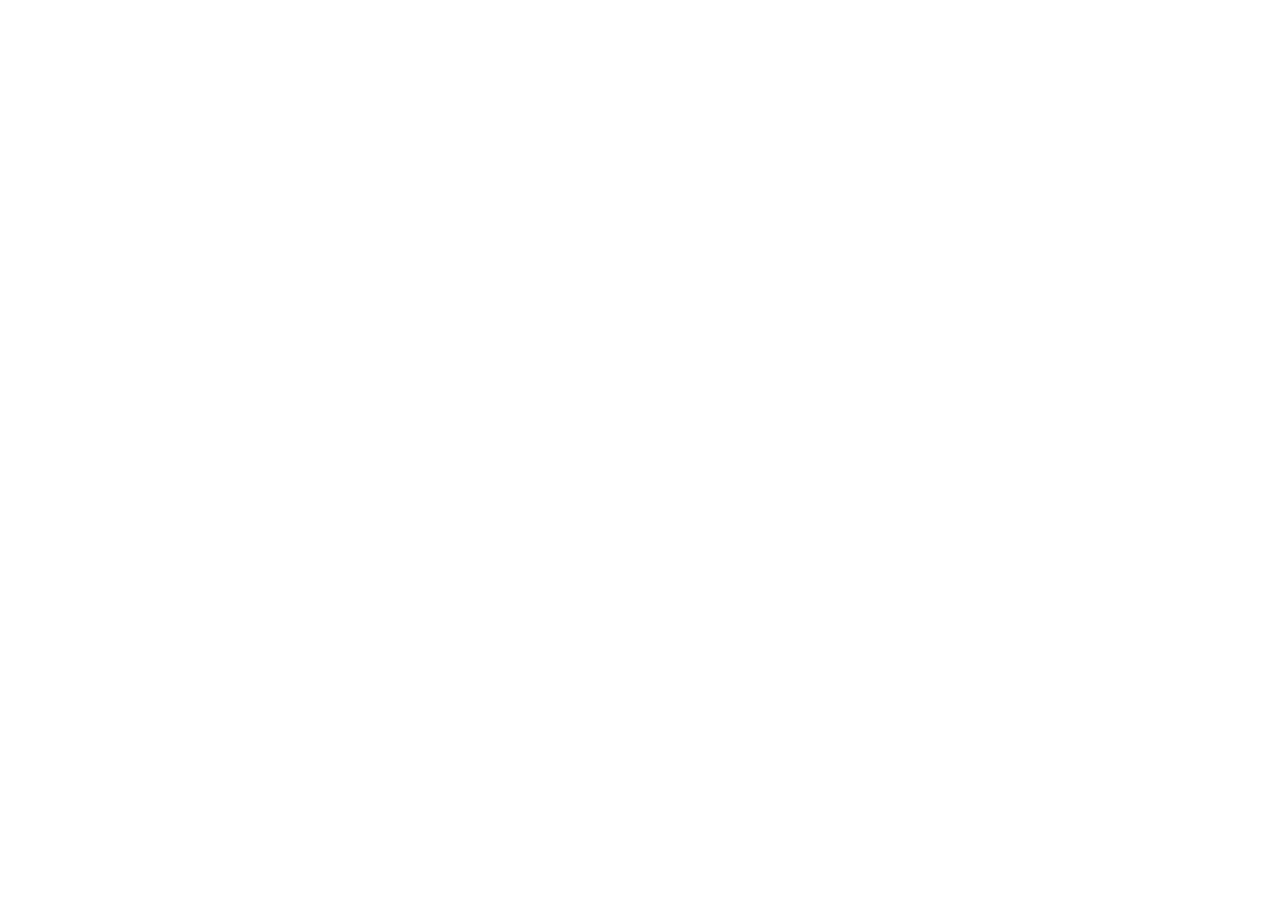
==== prototype_a.html @ 9846d5da "Create prototype_a.html" ====
<!DOCTYPE html><html lang="ko" data-clay-theme="light-only"><head><meta charSet="utf-8"/><meta name="viewport" content="width=device-width, initial-scale=1, maximum-scale=1, user-scalable=no, viewport-fit=cover"/><title>아임웹</title><meta name="next-head-count" content="3"/><meta http-equiv="Content-Security-Policy" content="upgrade-insecure-requests"/><meta name="color-scheme" content="light"/><meta name="author" content="(주)아임웹"/><meta name="content-language" content="kr"/><link rel="shortcut icon" href="https://vendor-cdn.imweb.me/images/main/imweb-2309-favicon-32x32.ico?v1"/><link rel="icon" type="image/png" href="https://vendor-cdn.imweb.me/images/main/imweb-2309-favicon-32x32.png?v1" sizes="32x32"/><link rel="icon" type="image/png" href="https://vendor-cdn.imweb.me/images/main/imweb-2309-favicon-16x16.png?v1" sizes="16x16"/><link rel="icon" type="image/png" href="https://vendor-cdn.imweb.me/images/main/imweb-2309-favicon-96x96.png?v1" sizes="96x96"/><link rel="icon" type="image/png" href="https://vendor-cdn.imweb.me/images/main/imweb-2309-favicon-192x192.png?v1" sizes="192x192"/><link rel="preconnect" href="https://fonts.googleapis.com"/><link rel="preconnect" href="https://fonts.gstatic.com"/><link rel="stylesheet" data-href="https://fonts.googleapis.com/css2?family=Montserrat:ital,wght@0,100..900;1,100..900&amp;display=swap"/><link rel="stylesheet" data-href="https://fonts.googleapis.com/css2?family=Noto+Sans+KR:wght@100..900&amp;display=swap"/><link rel="preload" href="https://static.imweb.me/design-system/pretendard/woff2/Pretendard-Regular.woff2" as="font" type="font/woff2" crossorigin="anonymous"/><link rel="preload" href="https://static.imweb.me/design-system/pretendard/woff2/Pretendard-Medium.woff2" as="font" type="font/woff2" crossorigin="anonymous"/><link rel="preload" href="https://static.imweb.me/design-system/pretendard/woff2/Pretendard-SemiBold.woff2" as="font" type="font/woff2" crossorigin="anonymous"/><link rel="preload" href="https://static.imweb.me/design-system/pretendard/woff2/Pretendard-Bold.woff2" as="font" type="font/woff2" crossorigin="anonymous"/><script>(function(w,d,s,l,i){w[l]=w[l]||[];w[l].push({'gtm.start': new Date().getTime(),event:'gtm.js'});var f=d.getElementsByTagName(s)[0],j=d.createElement(s),dl=l!='dataLayer'?'&l='+l:'';j.async=true;j.src='https://www.googletagmanager.com/gtm.js?id='+i+dl;f.parentNode.insertBefore(j,f);})(window,document,'script','dataLayer','GTM-P68765D');</script><link rel="preload" href="/io-static/_next/static/css/aa5fdcd75995fc75.css" as="style"/><link rel="stylesheet" href="/io-static/_next/static/css/aa5fdcd75995fc75.css" data-n-g=""/><link rel="preload" href="/io-static/_next/static/css/fd8cb407a7e59580.css" as="style"/><link rel="stylesheet" href="/io-static/_next/static/css/fd8cb407a7e59580.css" data-n-p=""/><noscript data-n-css=""></noscript><script defer="" nomodule="" src="/io-static/_next/static/chunks/polyfills-c67a75d1b6f99dc8.js"></script><script src="/io-static/_next/static/chunks/webpack-bc8ce3c92cb9dc99.js" defer=""></script><script src="/io-static/_next/static/chunks/framework-ad4f6faf96838136.js" defer=""></script><script src="/io-static/_next/static/chunks/main-4a3cee3cffb18fe9.js" defer=""></script><script src="/io-static/_next/static/chunks/pages/_app-3aa80de39b299652.js" defer=""></script><script src="/io-static/_next/static/chunks/c906bca2-8f1d45caae2d1971.js" defer=""></script><script src="/io-static/_next/static/chunks/4239-5064909a402b5dd5.js" defer=""></script><script src="/io-static/_next/static/chunks/4063-874592b07a7f89a1.js" defer=""></script><script src="/io-static/_next/static/chunks/5374-1078609f01a19be0.js" defer=""></script><script src="/io-static/_next/static/chunks/2654-5148c3da680551a8.js" defer=""></script><script src="/io-static/_next/static/chunks/9217-dc09f6cee2855ec6.js" defer=""></script><script src="/io-static/_next/static/chunks/8899-70c00d2be3208fe7.js" defer=""></script><script src="/io-static/_next/static/chunks/2205-d4fac6847cf569cd.js" defer=""></script><script src="/io-static/_next/static/chunks/2924-bf16cb9f6d9fe9e7.js" defer=""></script><script src="/io-static/_next/static/chunks/5800-cf0d73069f0467c4.js" defer=""></script><script src="/io-static/_next/static/chunks/pages/ai-f5cb2d97aa481c4d.js" defer=""></script><script src="/io-static/_next/static/0ujCUojBQNyUnddCuDkKZ/_buildManifest.js" defer=""></script><script src="/io-static/_next/static/0ujCUojBQNyUnddCuDkKZ/_ssgManifest.js" defer=""></script><link rel="stylesheet" href="https://fonts.googleapis.com/css2?family=Montserrat:ital,wght@0,100..900;1,100..900&display=swap"/><link rel="stylesheet" href="https://fonts.googleapis.com/css2?family=Noto+Sans+KR:wght@100..900&display=swap"/></head><body><div id="__next"><style data-emotion="css-global 4cuvj7">*{margin:0;padding:0;box-sizing:border-box;}*,:after,:before{box-sizing:border-box;}:root{-webkit-tap-highlight-color:transparent;-webkit-text-size-adjust:100%;-webkit-text-size-adjust:100%;-moz-text-size-adjust:100%;-ms-text-size-adjust:100%;text-size-adjust:100%;line-height:1.5;overflow-wrap:break-word;-moz-tab-size:4;tab-size:4;}body{font-family:"Pretendard",Pretendard,-apple-system,BlinkMacSystemFont,system-ui,Roboto,"Helvetica Neue","Segoe UI","Apple SD Gothic Neo","Noto Sans KR","Malgun Gothic","Apple Color Emoji","Segoe UI Emoji","Segoe UI Symbol",sans-serif;background-color:var(--clay-surface);color:var(--clay-slate-900);}iframe{border:none;}button{background-color:transparent;border:none;cursor:pointer;}a{cursor:pointer;}fieldset{border:none;}.hide-scrollbar{overflow:auto;-ms-overflow-style:none;scrollbar-width:none;}.hide-scrollbar::-webkit-scrollbar{display:none;}</style><style data-emotion="css-global 1x5ckmh">.embla{margin:auto;--slide-height:19rem;--slide-spacing:1rem;--slide-size:100%;padding:0 24px;}@media screen and (max-width: 1024px){.embla{padding:0 20px;}}.embla__viewport{overflow:hidden;}.embla__container{display:-webkit-box;display:-webkit-flex;display:-ms-flexbox;display:flex;touch-action:pan-y pinch-zoom;gap:var(--clay-space-5);}.embla__slide{-webkit-transform:translate3d(0,0,0);-moz-transform:translate3d(0,0,0);-ms-transform:translate3d(0,0,0);transform:translate3d(0,0,0);-webkit-flex:0 0 var(--slide-size);-ms-flex:0 0 var(--slide-size);flex:0 0 var(--slide-size);min-width:0;}@media screen and (max-width: 1024px){.embla__slide div[data-imweb-pick="mobile"]{display:none;}}.embla__slide__img{border-radius:1.8rem;display:block;height:var(--slide-height);width:100%;object-fit:cover;}.embla__controls{display:grid;grid-template-columns:auto 1fr;-webkit-box-pack:justify;-webkit-justify-content:space-between;justify-content:space-between;gap:1.2rem;margin-top:1.8rem;}.embla__buttons{display:grid;grid-template-columns:repeat(2,1fr);gap:0.6rem;-webkit-align-items:center;-webkit-box-align:center;-ms-flex-align:center;align-items:center;}.embla__button{-webkit-tap-highlight-color:rgba(var(--text-high-contrast-rgb-value),0.5);-webkit-appearance:none;-webkit-appearance:none;-moz-appearance:none;-ms-appearance:none;appearance:none;background-color:transparent;touch-action:manipulation;display:-webkit-inline-box;display:-webkit-inline-flex;display:-ms-inline-flexbox;display:inline-flex;-webkit-text-decoration:none;text-decoration:none;cursor:pointer;border:0;padding:0;margin:0;box-shadow:inset 0 0 0 0.2rem var(--detail-medium-contrast);width:3.6rem;height:3.6rem;z-index:1;border-radius:50%;color:var(--text-body);display:-webkit-box;display:-webkit-flex;display:-ms-flexbox;display:flex;-webkit-align-items:center;-webkit-box-align:center;-ms-flex-align:center;align-items:center;-webkit-box-pack:center;-ms-flex-pack:center;-webkit-justify-content:center;justify-content:center;}.embla__button:disabled{color:var(--detail-high-contrast);}.embla__button__svg{width:35%;height:35%;}.embla__dots{display:-webkit-box;display:-webkit-flex;display:-ms-flexbox;display:flex;-webkit-box-flex-wrap:wrap;-webkit-flex-wrap:wrap;-ms-flex-wrap:wrap;flex-wrap:wrap;-webkit-box-pack:end;-ms-flex-pack:end;-webkit-justify-content:flex-end;justify-content:flex-end;-webkit-align-items:center;-webkit-box-align:center;-ms-flex-align:center;align-items:center;gap:6px;}.embla__dot{-webkit-tap-highlight-color:rgba(var(--text-high-contrast-rgb-value),0.5);-webkit-appearance:none;-webkit-appearance:none;-moz-appearance:none;-ms-appearance:none;appearance:none;background-color:transparent;touch-action:manipulation;display:-webkit-inline-box;display:-webkit-inline-flex;display:-ms-inline-flexbox;display:inline-flex;-webkit-text-decoration:none;text-decoration:none;cursor:pointer;border:0;padding:0;margin:0;width:6px;height:6px;display:-webkit-box;display:-webkit-flex;display:-ms-flexbox;display:flex;-webkit-align-items:center;-webkit-box-align:center;-ms-flex-align:center;align-items:center;-webkit-box-pack:center;-ms-flex-pack:center;-webkit-justify-content:center;justify-content:center;border-radius:50%;background:#000;opacity:0.2;}.embla__dot--selected{opacity:unset;}.embla__lazy-load{position:relative;height:100%;}.embla__lazy-load__spinner{border:0.4rem solid rgba(var(--text-high-contrast-rgb-value),0.2);border-left:0.4rem solid var(--text-high-contrast);font-size:1rem;display:-webkit-inline-box;display:-webkit-inline-flex;display:-ms-inline-flexbox;display:inline-flex;position:absolute;top:0;left:0;bottom:0;right:0;margin:auto;text-indent:-9999em;-webkit-animation:loading 1.1s infinite linear;animation:loading 1.1s infinite linear;border-radius:50%;width:5rem;height:5rem;}.embla__lazy-load__spinner:after{border-radius:inherit;width:5rem;height:5rem;}.embla__lazy-load__img{opacity:0;-webkit-transition:opacity 0.2s ease-in-out;transition:opacity 0.2s ease-in-out;}.embla__lazy-load--has-loaded .embla__lazy-load__img{opacity:1;}@-webkit-keyframes loading{0%{-webkit-transform:rotate(0deg);-moz-transform:rotate(0deg);-ms-transform:rotate(0deg);transform:rotate(0deg);}100%{-webkit-transform:rotate(360deg);-moz-transform:rotate(360deg);-ms-transform:rotate(360deg);transform:rotate(360deg);}}@keyframes loading{0%{-webkit-transform:rotate(0deg);-moz-transform:rotate(0deg);-ms-transform:rotate(0deg);transform:rotate(0deg);}100%{-webkit-transform:rotate(360deg);-moz-transform:rotate(360deg);-ms-transform:rotate(360deg);transform:rotate(360deg);}}</style> </div> <script id="__NEXT_DATA__" type="application/json">{"props":{"session":{"type":"member","protocolIdx":"2","memberCode":"M2025092557c187cbb24d8","expert":null,"attributes":[],"channelIO":{"name":"bomnamu","mobileNumber":"","email":"bomnamu@gmail.com","joinTime":"2025-09-25 20:45:41","joinTime_dcv1":1758800741000,"avatarUrl":"/common/img/default_profile.png","memberType":"사이트 미개설","educationApplication":"N","visitsCount":9,"siteVersion":"사이트 미개설"}},"userAgent":"Mozilla/5.0 (Windows NT 10.0; Win64; x64) AppleWebKit/537.36 (KHTML, like Gecko) Chrome/146.0.0.0 Safari/537.36","isOffice":false,"isBanner":true,"abVariant":"a","customCodesByEventType":{"initialize":[],"joinComplete":[],"siteCreate":[],"startTrial":[]},"pageProps":{"_sentryTraceData":"4facec67532d4fdc9608cc42b95e8cb4-b845c7f87db71709-1","_sentryBaggage":"sentry-environment=production,sentry-release=0ujCUojBQNyUnddCuDkKZ,sentry-trace_id=4facec67532d4fdc9608cc42b95e8cb4,sentry-sample_rate=1,sentry-transaction=%2Fai,sentry-sampled=true"}},"page":"/ai","query":{"code":"ai20260316006594bd8d549","status":"chat"},"buildId":"0ujCUojBQNyUnddCuDkKZ","assetPrefix":"/io-static","runtimeConfig":{"baseURL":"https://imweb.me"},"isFallback":false,"isExperimentalCompile":false,"appGip":true,"scriptLoader":[{"id":"fb-pixel-script","strategy":"afterInteractive","children":"\n              !function(f,b,e,v,n,t,s){\n                if(f.fbq)return;\n                n=f.fbq=function(){n.callMethod?n.callMethod.apply(n,arguments):n.queue.push(arguments)};\n                if(!f._fbq)f._fbq=n;\n                n.push=n;\n                n.loaded=!0;\n                n.version='2.0';\n                n.queue=[];\n                t=b.createElement(e);\n                t.async=!0;\n                t.src=v;\n                s=b.getElementsByTagName(e)[0];\n                s.parentNode.insertBefore(t,s)\n              }(window, document,'script','//connect.facebook.net/en_US/fbevents.js');\n              fbq('init', '1300116850041141');\n              fbq('track', 'PageView');\n            "}]}</script><div id="toastModal" style="z-index:99999;position:relative"></div><div id="customModal"></div><noscript><iframe title="GTM" src="https://www.googletagmanager.com/ns.html?id=GTM-P68765D" height="0" width="0" style="display:none;visibility:hidden"></iframe></noscript><noscript><img alt="" height="1" width="1" style="display:none" src="https://www.facebook.com/tr?id=1300116850041141&amp;ev=PageView&amp;noscript=1"/></noscript></body></html>
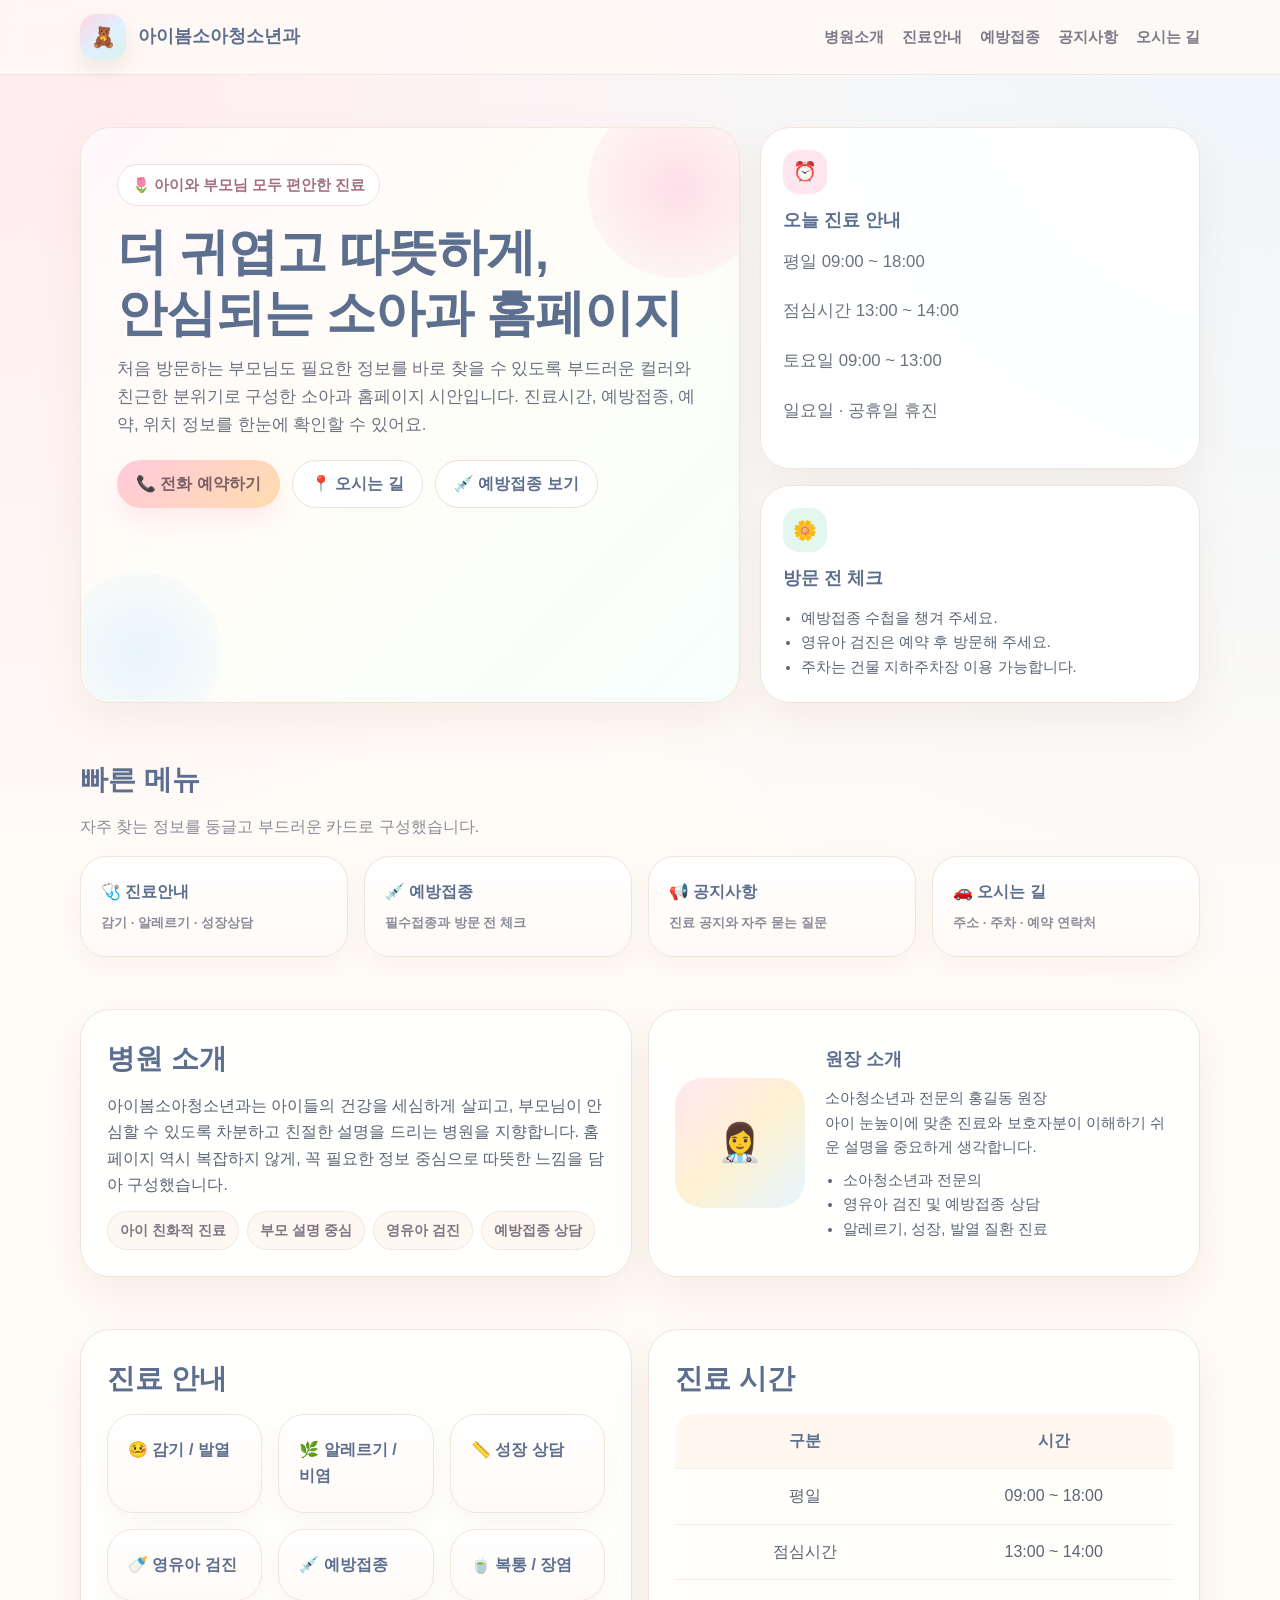
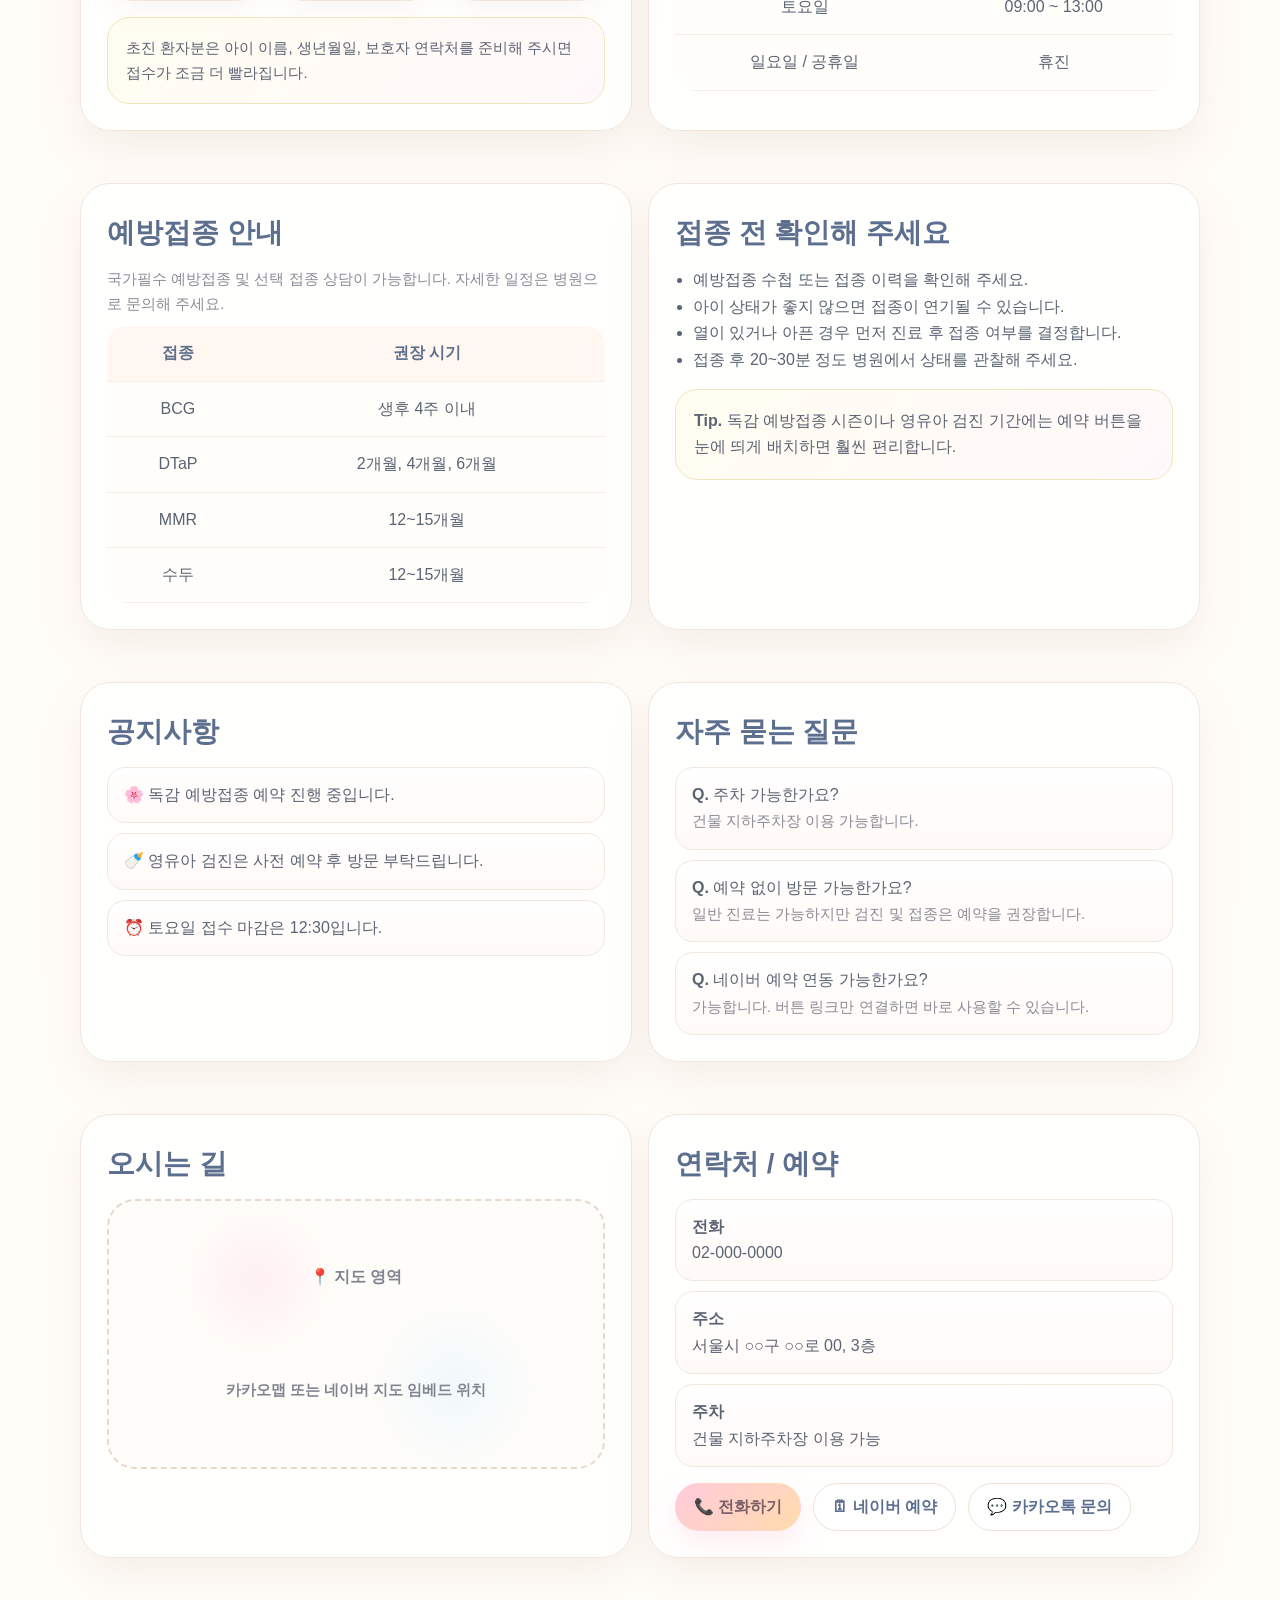
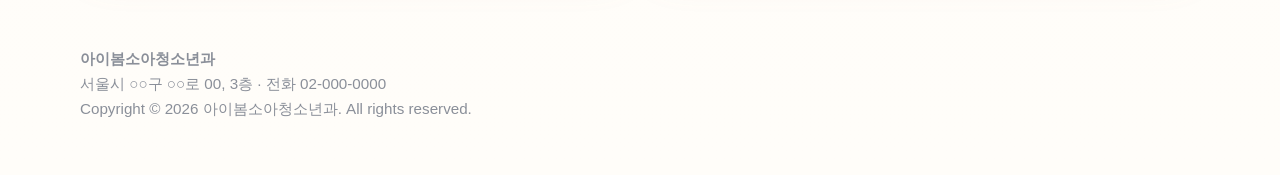
==== commit 37ff9dc6: "Update prototype_a.html" ====
--- a/prototype_a.html
+++ b/prototype_a.html
@@ -1,2 +1,633 @@
-
-<!DOCTYPE html><html lang="ko" data-clay-theme="light-only"><head><meta charSet="utf-8"/><meta name="viewport" content="width=device-width, initial-scale=1, maximum-scale=1, user-scalable=no, viewport-fit=cover"/><title>아임웹</title><meta name="next-head-count" content="3"/><meta http-equiv="Content-Security-Policy" content="upgrade-insecure-requests"/><meta name="color-scheme" content="light"/><meta name="author" content="(주)아임웹"/><meta name="content-language" content="kr"/><link rel="shortcut icon" href="https://vendor-cdn.imweb.me/images/main/imweb-2309-favicon-32x32.ico?v1"/><link rel="icon" type="image/png" href="https://vendor-cdn.imweb.me/images/main/imweb-2309-favicon-32x32.png?v1" sizes="32x32"/><link rel="icon" type="image/png" href="https://vendor-cdn.imweb.me/images/main/imweb-2309-favicon-16x16.png?v1" sizes="16x16"/><link rel="icon" type="image/png" href="https://vendor-cdn.imweb.me/images/main/imweb-2309-favicon-96x96.png?v1" sizes="96x96"/><link rel="icon" type="image/png" href="https://vendor-cdn.imweb.me/images/main/imweb-2309-favicon-192x192.png?v1" sizes="192x192"/><link rel="preconnect" href="https://fonts.googleapis.com"/><link rel="preconnect" href="https://fonts.gstatic.com"/><link rel="stylesheet" data-href="https://fonts.googleapis.com/css2?family=Montserrat:ital,wght@0,100..900;1,100..900&amp;display=swap"/><link rel="stylesheet" data-href="https://fonts.googleapis.com/css2?family=Noto+Sans+KR:wght@100..900&amp;display=swap"/><link rel="preload" href="https://static.imweb.me/design-system/pretendard/woff2/Pretendard-Regular.woff2" as="font" type="font/woff2" crossorigin="anonymous"/><link rel="preload" href="https://static.imweb.me/design-system/pretendard/woff2/Pretendard-Medium.woff2" as="font" type="font/woff2" crossorigin="anonymous"/><link rel="preload" href="https://static.imweb.me/design-system/pretendard/woff2/Pretendard-SemiBold.woff2" as="font" type="font/woff2" crossorigin="anonymous"/><link rel="preload" href="https://static.imweb.me/design-system/pretendard/woff2/Pretendard-Bold.woff2" as="font" type="font/woff2" crossorigin="anonymous"/><script>(function(w,d,s,l,i){w[l]=w[l]||[];w[l].push({'gtm.start': new Date().getTime(),event:'gtm.js'});var f=d.getElementsByTagName(s)[0],j=d.createElement(s),dl=l!='dataLayer'?'&l='+l:'';j.async=true;j.src='https://www.googletagmanager.com/gtm.js?id='+i+dl;f.parentNode.insertBefore(j,f);})(window,document,'script','dataLayer','GTM-P68765D');</script><link rel="preload" href="/io-static/_next/static/css/aa5fdcd75995fc75.css" as="style"/><link rel="stylesheet" href="/io-static/_next/static/css/aa5fdcd75995fc75.css" data-n-g=""/><link rel="preload" href="/io-static/_next/static/css/fd8cb407a7e59580.css" as="style"/><link rel="stylesheet" href="/io-static/_next/static/css/fd8cb407a7e59580.css" data-n-p=""/><noscript data-n-css=""></noscript><script defer="" nomodule="" src="/io-static/_next/static/chunks/polyfills-c67a75d1b6f99dc8.js"></script><script src="/io-static/_next/static/chunks/webpack-bc8ce3c92cb9dc99.js" defer=""></script><script src="/io-static/_next/static/chunks/framework-ad4f6faf96838136.js" defer=""></script><script src="/io-static/_next/static/chunks/main-4a3cee3cffb18fe9.js" defer=""></script><script src="/io-static/_next/static/chunks/pages/_app-3aa80de39b299652.js" defer=""></script><script src="/io-static/_next/static/chunks/c906bca2-8f1d45caae2d1971.js" defer=""></script><script src="/io-static/_next/static/chunks/4239-5064909a402b5dd5.js" defer=""></script><script src="/io-static/_next/static/chunks/4063-874592b07a7f89a1.js" defer=""></script><script src="/io-static/_next/static/chunks/5374-1078609f01a19be0.js" defer=""></script><script src="/io-static/_next/static/chunks/2654-5148c3da680551a8.js" defer=""></script><script src="/io-static/_next/static/chunks/9217-dc09f6cee2855ec6.js" defer=""></script><script src="/io-static/_next/static/chunks/8899-70c00d2be3208fe7.js" defer=""></script><script src="/io-static/_next/static/chunks/2205-d4fac6847cf569cd.js" defer=""></script><script src="/io-static/_next/static/chunks/2924-bf16cb9f6d9fe9e7.js" defer=""></script><script src="/io-static/_next/static/chunks/5800-cf0d73069f0467c4.js" defer=""></script><script src="/io-static/_next/static/chunks/pages/ai-f5cb2d97aa481c4d.js" defer=""></script><script src="/io-static/_next/static/0ujCUojBQNyUnddCuDkKZ/_buildManifest.js" defer=""></script><script src="/io-static/_next/static/0ujCUojBQNyUnddCuDkKZ/_ssgManifest.js" defer=""></script><link rel="stylesheet" href="https://fonts.googleapis.com/css2?family=Montserrat:ital,wght@0,100..900;1,100..900&display=swap"/><link rel="stylesheet" href="https://fonts.googleapis.com/css2?family=Noto+Sans+KR:wght@100..900&display=swap"/></head><body><div id="__next"><style data-emotion="css-global 4cuvj7">*{margin:0;padding:0;box-sizing:border-box;}*,:after,:before{box-sizing:border-box;}:root{-webkit-tap-highlight-color:transparent;-webkit-text-size-adjust:100%;-webkit-text-size-adjust:100%;-moz-text-size-adjust:100%;-ms-text-size-adjust:100%;text-size-adjust:100%;line-height:1.5;overflow-wrap:break-word;-moz-tab-size:4;tab-size:4;}body{font-family:"Pretendard",Pretendard,-apple-system,BlinkMacSystemFont,system-ui,Roboto,"Helvetica Neue","Segoe UI","Apple SD Gothic Neo","Noto Sans KR","Malgun Gothic","Apple Color Emoji","Segoe UI Emoji","Segoe UI Symbol",sans-serif;background-color:var(--clay-surface);color:var(--clay-slate-900);}iframe{border:none;}button{background-color:transparent;border:none;cursor:pointer;}a{cursor:pointer;}fieldset{border:none;}.hide-scrollbar{overflow:auto;-ms-overflow-style:none;scrollbar-width:none;}.hide-scrollbar::-webkit-scrollbar{display:none;}</style><style data-emotion="css-global 1x5ckmh">.embla{margin:auto;--slide-height:19rem;--slide-spacing:1rem;--slide-size:100%;padding:0 24px;}@media screen and (max-width: 1024px){.embla{padding:0 20px;}}.embla__viewport{overflow:hidden;}.embla__container{display:-webkit-box;display:-webkit-flex;display:-ms-flexbox;display:flex;touch-action:pan-y pinch-zoom;gap:var(--clay-space-5);}.embla__slide{-webkit-transform:translate3d(0,0,0);-moz-transform:translate3d(0,0,0);-ms-transform:translate3d(0,0,0);transform:translate3d(0,0,0);-webkit-flex:0 0 var(--slide-size);-ms-flex:0 0 var(--slide-size);flex:0 0 var(--slide-size);min-width:0;}@media screen and (max-width: 1024px){.embla__slide div[data-imweb-pick="mobile"]{display:none;}}.embla__slide__img{border-radius:1.8rem;display:block;height:var(--slide-height);width:100%;object-fit:cover;}.embla__controls{display:grid;grid-template-columns:auto 1fr;-webkit-box-pack:justify;-webkit-justify-content:space-between;justify-content:space-between;gap:1.2rem;margin-top:1.8rem;}.embla__buttons{display:grid;grid-template-columns:repeat(2,1fr);gap:0.6rem;-webkit-align-items:center;-webkit-box-align:center;-ms-flex-align:center;align-items:center;}.embla__button{-webkit-tap-highlight-color:rgba(var(--text-high-contrast-rgb-value),0.5);-webkit-appearance:none;-webkit-appearance:none;-moz-appearance:none;-ms-appearance:none;appearance:none;background-color:transparent;touch-action:manipulation;display:-webkit-inline-box;display:-webkit-inline-flex;display:-ms-inline-flexbox;display:inline-flex;-webkit-text-decoration:none;text-decoration:none;cursor:pointer;border:0;padding:0;margin:0;box-shadow:inset 0 0 0 0.2rem var(--detail-medium-contrast);width:3.6rem;height:3.6rem;z-index:1;border-radius:50%;color:var(--text-body);display:-webkit-box;display:-webkit-flex;display:-ms-flexbox;display:flex;-webkit-align-items:center;-webkit-box-align:center;-ms-flex-align:center;align-items:center;-webkit-box-pack:center;-ms-flex-pack:center;-webkit-justify-content:center;justify-content:center;}.embla__button:disabled{color:var(--detail-high-contrast);}.embla__button__svg{width:35%;height:35%;}.embla__dots{display:-webkit-box;display:-webkit-flex;display:-ms-flexbox;display:flex;-webkit-box-flex-wrap:wrap;-webkit-flex-wrap:wrap;-ms-flex-wrap:wrap;flex-wrap:wrap;-webkit-box-pack:end;-ms-flex-pack:end;-webkit-justify-content:flex-end;justify-content:flex-end;-webkit-align-items:center;-webkit-box-align:center;-ms-flex-align:center;align-items:center;gap:6px;}.embla__dot{-webkit-tap-highlight-color:rgba(var(--text-high-contrast-rgb-value),0.5);-webkit-appearance:none;-webkit-appearance:none;-moz-appearance:none;-ms-appearance:none;appearance:none;background-color:transparent;touch-action:manipulation;display:-webkit-inline-box;display:-webkit-inline-flex;display:-ms-inline-flexbox;display:inline-flex;-webkit-text-decoration:none;text-decoration:none;cursor:pointer;border:0;padding:0;margin:0;width:6px;height:6px;display:-webkit-box;display:-webkit-flex;display:-ms-flexbox;display:flex;-webkit-align-items:center;-webkit-box-align:center;-ms-flex-align:center;align-items:center;-webkit-box-pack:center;-ms-flex-pack:center;-webkit-justify-content:center;justify-content:center;border-radius:50%;background:#000;opacity:0.2;}.embla__dot--selected{opacity:unset;}.embla__lazy-load{position:relative;height:100%;}.embla__lazy-load__spinner{border:0.4rem solid rgba(var(--text-high-contrast-rgb-value),0.2);border-left:0.4rem solid var(--text-high-contrast);font-size:1rem;display:-webkit-inline-box;display:-webkit-inline-flex;display:-ms-inline-flexbox;display:inline-flex;position:absolute;top:0;left:0;bottom:0;right:0;margin:auto;text-indent:-9999em;-webkit-animation:loading 1.1s infinite linear;animation:loading 1.1s infinite linear;border-radius:50%;width:5rem;height:5rem;}.embla__lazy-load__spinner:after{border-radius:inherit;width:5rem;height:5rem;}.embla__lazy-load__img{opacity:0;-webkit-transition:opacity 0.2s ease-in-out;transition:opacity 0.2s ease-in-out;}.embla__lazy-load--has-loaded .embla__lazy-load__img{opacity:1;}@-webkit-keyframes loading{0%{-webkit-transform:rotate(0deg);-moz-transform:rotate(0deg);-ms-transform:rotate(0deg);transform:rotate(0deg);}100%{-webkit-transform:rotate(360deg);-moz-transform:rotate(360deg);-ms-transform:rotate(360deg);transform:rotate(360deg);}}@keyframes loading{0%{-webkit-transform:rotate(0deg);-moz-transform:rotate(0deg);-ms-transform:rotate(0deg);transform:rotate(0deg);}100%{-webkit-transform:rotate(360deg);-moz-transform:rotate(360deg);-ms-transform:rotate(360deg);transform:rotate(360deg);}}</style> </div> <script id="__NEXT_DATA__" type="application/json">{"props":{"session":{"type":"member","protocolIdx":"2","memberCode":"M2025092557c187cbb24d8","expert":null,"attributes":[],"channelIO":{"name":"bomnamu","mobileNumber":"","email":"bomnamu@gmail.com","joinTime":"2025-09-25 20:45:41","joinTime_dcv1":1758800741000,"avatarUrl":"/common/img/default_profile.png","memberType":"사이트 미개설","educationApplication":"N","visitsCount":9,"siteVersion":"사이트 미개설"}},"userAgent":"Mozilla/5.0 (Windows NT 10.0; Win64; x64) AppleWebKit/537.36 (KHTML, like Gecko) Chrome/146.0.0.0 Safari/537.36","isOffice":false,"isBanner":true,"abVariant":"a","customCodesByEventType":{"initialize":[],"joinComplete":[],"siteCreate":[],"startTrial":[]},"pageProps":{"_sentryTraceData":"4facec67532d4fdc9608cc42b95e8cb4-b845c7f87db71709-1","_sentryBaggage":"sentry-environment=production,sentry-release=0ujCUojBQNyUnddCuDkKZ,sentry-trace_id=4facec67532d4fdc9608cc42b95e8cb4,sentry-sample_rate=1,sentry-transaction=%2Fai,sentry-sampled=true"}},"page":"/ai","query":{"code":"ai20260316006594bd8d549","status":"chat"},"buildId":"0ujCUojBQNyUnddCuDkKZ","assetPrefix":"/io-static","runtimeConfig":{"baseURL":"https://imweb.me"},"isFallback":false,"isExperimentalCompile":false,"appGip":true,"scriptLoader":[{"id":"fb-pixel-script","strategy":"afterInteractive","children":"\n              !function(f,b,e,v,n,t,s){\n                if(f.fbq)return;\n                n=f.fbq=function(){n.callMethod?n.callMethod.apply(n,arguments):n.queue.push(arguments)};\n                if(!f._fbq)f._fbq=n;\n                n.push=n;\n                n.loaded=!0;\n                n.version='2.0';\n                n.queue=[];\n                t=b.createElement(e);\n                t.async=!0;\n                t.src=v;\n                s=b.getElementsByTagName(e)[0];\n                s.parentNode.insertBefore(t,s)\n              }(window, document,'script','//connect.facebook.net/en_US/fbevents.js');\n              fbq('init', '1300116850041141');\n              fbq('track', 'PageView');\n            "}]}</script><div id="toastModal" style="z-index:99999;position:relative"></div><div id="customModal"></div><noscript><iframe title="GTM" src="https://www.googletagmanager.com/ns.html?id=GTM-P68765D" height="0" width="0" style="display:none;visibility:hidden"></iframe></noscript><noscript><img alt="" height="1" width="1" style="display:none" src="https://www.facebook.com/tr?id=1300116850041141&amp;ev=PageView&amp;noscript=1"/></noscript></body></html>
+<!DOCTYPE html>
+<html lang="ko">
+<head>
+  <meta charset="UTF-8" />
+  <meta name="viewport" content="width=device-width, initial-scale=1.0" />
+  <title>아이봄소아청소년과</title>
+  <style>
+    :root {
+      --bg: #fffaf6;
+      --bg-soft: #fffefb;
+      --pink: #ffd9e6;
+      --apricot: #ffe7c9;
+      --yellow: #fff2b3;
+      --mint: #d9f3e8;
+      --sky: #dff1ff;
+      --lavender: #ece6ff;
+      --primary: #5d6f8e;
+      --text: #5b6473;
+      --line: #f1e5dc;
+      --white: #ffffff;
+      --shadow: 0 18px 40px rgba(181, 148, 124, 0.12);
+    }
+
+    * { box-sizing: border-box; }
+    html { scroll-behavior: smooth; }
+    body {
+      margin: 0;
+      font-family: "Pretendard", "Apple SD Gothic Neo", "Malgun Gothic", sans-serif;
+      color: var(--text);
+      background:
+        radial-gradient(circle at top left, rgba(255, 217, 230, .45), transparent 24%),
+        radial-gradient(circle at top right, rgba(223, 241, 255, .5), transparent 28%),
+        linear-gradient(180deg, #fffaf6 0%, #fffdf9 100%);
+      line-height: 1.65;
+    }
+
+    a { color: inherit; text-decoration: none; }
+    img { max-width: 100%; display: block; }
+
+    .container {
+      width: min(1120px, calc(100% - 32px));
+      margin: 0 auto;
+    }
+
+    header {
+      position: sticky;
+      top: 0;
+      z-index: 30;
+      background: rgba(255, 250, 246, 0.85);
+      backdrop-filter: blur(10px);
+      border-bottom: 1px solid rgba(241,229,220,.9);
+    }
+
+    .nav {
+      display: flex;
+      justify-content: space-between;
+      align-items: center;
+      gap: 16px;
+      padding: 14px 0;
+    }
+
+    .logo {
+      display: flex;
+      align-items: center;
+      gap: 12px;
+      font-weight: 900;
+      color: var(--primary);
+      font-size: 1.12rem;
+      white-space: nowrap;
+    }
+
+    .logo-badge {
+      width: 46px;
+      height: 46px;
+      border-radius: 16px;
+      display: grid;
+      place-items: center;
+      background: linear-gradient(135deg, #ffd5e3, #dff1ff 55%, #d9f3e8);
+      box-shadow: 0 10px 22px rgba(184, 155, 140, .18);
+      font-size: 1.25rem;
+    }
+
+    .menu {
+      display: flex;
+      flex-wrap: wrap;
+      gap: 18px;
+      font-size: .96rem;
+      font-weight: 700;
+      color: #7b7a87;
+    }
+
+    .hero {
+      padding: 52px 0 28px;
+    }
+
+    .hero-wrap {
+      display: grid;
+      grid-template-columns: 1.2fr .8fr;
+      gap: 20px;
+      align-items: stretch;
+    }
+
+    .bubble-card, .card, .mini-card {
+      background: rgba(255,255,255,.92);
+      border: 1px solid var(--line);
+      border-radius: 30px;
+      box-shadow: var(--shadow);
+      position: relative;
+    }
+
+    .bubble-card {
+      padding: 36px;
+      overflow: hidden;
+      background: linear-gradient(135deg, #fff8fb 0%, #fffdf7 45%, #f7fffc 100%);
+    }
+
+    .bubble-card::before,
+    .bubble-card::after {
+      content: "";
+      position: absolute;
+      border-radius: 999px;
+      pointer-events: none;
+    }
+
+    .bubble-card::before {
+      width: 180px;
+      height: 180px;
+      right: -28px;
+      top: -30px;
+      background: radial-gradient(circle, rgba(255, 217, 230, .85), rgba(255,217,230,0));
+    }
+
+    .bubble-card::after {
+      width: 160px;
+      height: 160px;
+      left: -20px;
+      bottom: -30px;
+      background: radial-gradient(circle, rgba(223, 241, 255, .7), rgba(223,241,255,0));
+    }
+
+    .eyebrow {
+      display: inline-flex;
+      align-items: center;
+      gap: 8px;
+      background: #fff;
+      border: 1px solid #f7dce5;
+      border-radius: 999px;
+      padding: 8px 14px;
+      font-size: .92rem;
+      font-weight: 800;
+      color: #a16f80;
+      margin-bottom: 16px;
+    }
+
+    h1, h2, h3 {
+      margin: 0 0 12px;
+      color: var(--primary);
+    }
+
+    h1 {
+      font-size: clamp(2rem, 4.2vw, 3.15rem);
+      line-height: 1.2;
+      letter-spacing: -0.02em;
+    }
+
+    h2 { font-size: 1.72rem; }
+    h3 { font-size: 1.12rem; }
+
+    p { margin: 0; }
+
+    .hero p {
+      max-width: 650px;
+      font-size: 1.05rem;
+      color: #6b7280;
+      margin-bottom: 22px;
+    }
+
+    .cta-row, .chip-row {
+      display: flex;
+      flex-wrap: wrap;
+      gap: 12px;
+    }
+
+    .btn {
+      display: inline-flex;
+      align-items: center;
+      justify-content: center;
+      min-height: 48px;
+      padding: 0 18px;
+      border-radius: 999px;
+      border: 1px solid transparent;
+      font-weight: 800;
+      transition: .2s ease;
+    }
+
+    .btn:hover { transform: translateY(-2px); }
+
+    .btn-primary {
+      background: linear-gradient(135deg, #ffcadb, #ffdcae);
+      color: #7a5f68;
+      box-shadow: 0 12px 24px rgba(255, 202, 219, .35);
+    }
+
+    .btn-secondary {
+      background: #fff;
+      color: var(--primary);
+      border-color: #efe2d7;
+    }
+
+    .side-stack {
+      display: grid;
+      gap: 16px;
+    }
+
+    .mini-card {
+      padding: 22px;
+      background: rgba(255,255,255,.95);
+    }
+
+    .icon-dot {
+      width: 44px;
+      height: 44px;
+      border-radius: 16px;
+      display: grid;
+      place-items: center;
+      margin-bottom: 12px;
+      font-size: 1.2rem;
+    }
+
+    .pink { background: #ffe5ee; }
+    .mint { background: #e3f7ef; }
+    .sky { background: #e8f5ff; }
+    .yellow { background: #fff5cf; }
+
+    section { padding: 26px 0; }
+
+    .section-head {
+      margin-bottom: 16px;
+      display: flex;
+      justify-content: space-between;
+      align-items: end;
+      gap: 12px;
+    }
+
+    .muted { color: #8a8c98; }
+
+    .quick-grid, .grid-2, .grid-3 {
+      display: grid;
+      gap: 16px;
+    }
+
+    .quick-grid { grid-template-columns: repeat(4, 1fr); }
+    .grid-2 { grid-template-columns: repeat(2, 1fr); }
+    .grid-3 { grid-template-columns: repeat(3, 1fr); }
+
+    .quick-item {
+      background: linear-gradient(180deg, #fff 0%, #fffaf7 100%);
+      border: 1px solid var(--line);
+      border-radius: 26px;
+      box-shadow: 0 10px 24px rgba(181, 148, 124, 0.08);
+      padding: 22px 20px;
+      font-weight: 800;
+      color: var(--primary);
+    }
+
+    .quick-item small {
+      display: block;
+      margin-top: 6px;
+      font-weight: 600;
+      color: #8c8c97;
+    }
+
+    .card { padding: 26px; }
+
+    .doctor-box {
+      display: grid;
+      grid-template-columns: 130px 1fr;
+      gap: 20px;
+      align-items: center;
+    }
+
+    .doctor-photo {
+      width: 130px;
+      height: 130px;
+      border-radius: 28px;
+      display: grid;
+      place-items: center;
+      font-size: 2.3rem;
+      background: linear-gradient(135deg, #ffe7f0, #fff1d2 50%, #e5f6ff);
+    }
+
+    .tag-row {
+      display: flex;
+      flex-wrap: wrap;
+      gap: 8px;
+      margin-top: 12px;
+    }
+
+    .tag {
+      background: #fff8f2;
+      border: 1px solid #f1e6de;
+      padding: 7px 12px;
+      border-radius: 999px;
+      font-size: .9rem;
+      font-weight: 800;
+      color: #7f7682;
+    }
+
+    .schedule {
+      width: 100%;
+      border-collapse: collapse;
+      overflow: hidden;
+      margin-top: 10px;
+      border-radius: 20px;
+      background: #fffefa;
+    }
+
+    .schedule th, .schedule td {
+      padding: 14px;
+      text-align: center;
+      border-bottom: 1px solid #f5ede7;
+    }
+
+    .schedule th {
+      background: #fff7f0;
+      color: var(--primary);
+    }
+
+    .bullet-list {
+      padding-left: 18px;
+      margin: 8px 0 0;
+    }
+
+    .notice-list, .contact-list {
+      display: grid;
+      gap: 10px;
+      margin-top: 10px;
+    }
+
+    .notice-item, .contact-item {
+      padding: 14px 16px;
+      border-radius: 18px;
+      border: 1px solid #f2e7df;
+      background: linear-gradient(180deg, #fff 0%, #fffaf7 100%);
+    }
+
+    .info-box {
+      margin-top: 16px;
+      padding: 18px;
+      border-radius: 22px;
+      border: 1px solid #f0e6bc;
+      background: linear-gradient(135deg, #fffdf1, #fff8fb);
+    }
+
+    .map-box {
+      min-height: 270px;
+      border-radius: 28px;
+      border: 2px dashed #e7d8cb;
+      display: grid;
+      place-items: center;
+      text-align: center;
+      padding: 20px;
+      color: #7f8490;
+      background:
+        radial-gradient(circle at 30% 30%, rgba(255, 217, 230, .4), transparent 20%),
+        radial-gradient(circle at 70% 70%, rgba(223, 241, 255, .45), transparent 24%),
+        #fffdf9;
+      font-weight: 800;
+    }
+
+    .footer {
+      margin-top: 28px;
+      padding: 34px 0 54px;
+      font-size: .95rem;
+      color: #8a8f99;
+    }
+
+    .small { font-size: .93rem; }
+
+    @media (max-width: 920px) {
+      .hero-wrap, .quick-grid, .grid-2, .grid-3 {
+        grid-template-columns: 1fr;
+      }
+
+      .nav, .section-head {
+        flex-direction: column;
+        align-items: flex-start;
+      }
+
+      .doctor-box {
+        grid-template-columns: 1fr;
+        text-align: center;
+      }
+
+      .doctor-photo { margin: 0 auto; }
+    }
+  </style>
+</head>
+<body>
+  <header>
+    <div class="container nav">
+      <a href="#top" class="logo">
+        <span class="logo-badge">🧸</span>
+        <span>아이봄소아청소년과</span>
+      </a>
+      <nav class="menu">
+        <a href="#about">병원소개</a>
+        <a href="#care">진료안내</a>
+        <a href="#vaccine">예방접종</a>
+        <a href="#notice">공지사항</a>
+        <a href="#contact">오시는 길</a>
+      </nav>
+    </div>
+  </header>
+
+  <main id="top">
+    <section class="hero">
+      <div class="container hero-wrap">
+        <div class="bubble-card">
+          <span class="eyebrow">🌷 아이와 부모님 모두 편안한 진료</span>
+          <h1>더 귀엽고 따뜻하게,<br>안심되는 소아과 홈페이지</h1>
+          <p>
+            처음 방문하는 부모님도 필요한 정보를 바로 찾을 수 있도록
+            부드러운 컬러와 친근한 분위기로 구성한 소아과 홈페이지 시안입니다.
+            진료시간, 예방접종, 예약, 위치 정보를 한눈에 확인할 수 있어요.
+          </p>
+          <div class="cta-row">
+            <a class="btn btn-primary" href="tel:0200000000">📞 전화 예약하기</a>
+            <a class="btn btn-secondary" href="#contact">📍 오시는 길</a>
+            <a class="btn btn-secondary" href="#vaccine">💉 예방접종 보기</a>
+          </div>
+        </div>
+
+        <div class="side-stack">
+          <div class="mini-card">
+            <div class="icon-dot pink">⏰</div>
+            <h3>오늘 진료 안내</h3>
+            <p class="small muted">평일 09:00 ~ 18:00</p>
+            <p class="small muted">점심시간 13:00 ~ 14:00</p>
+            <p class="small muted">토요일 09:00 ~ 13:00</p>
+            <p class="small muted">일요일 · 공휴일 휴진</p>
+          </div>
+          <div class="mini-card">
+            <div class="icon-dot mint">🌼</div>
+            <h3>방문 전 체크</h3>
+            <ul class="bullet-list small">
+              <li>예방접종 수첩을 챙겨 주세요.</li>
+              <li>영유아 검진은 예약 후 방문해 주세요.</li>
+              <li>주차는 건물 지하주차장 이용 가능합니다.</li>
+            </ul>
+          </div>
+        </div>
+      </div>
+    </section>
+
+    <section>
+      <div class="container">
+        <div class="section-head">
+          <div>
+            <h2>빠른 메뉴</h2>
+            <p class="muted">자주 찾는 정보를 둥글고 부드러운 카드로 구성했습니다.</p>
+          </div>
+        </div>
+        <div class="quick-grid">
+          <a class="quick-item" href="#care">🩺 진료안내<small>감기 · 알레르기 · 성장상담</small></a>
+          <a class="quick-item" href="#vaccine">💉 예방접종<small>필수접종과 방문 전 체크</small></a>
+          <a class="quick-item" href="#notice">📢 공지사항<small>진료 공지와 자주 묻는 질문</small></a>
+          <a class="quick-item" href="#contact">🚗 오시는 길<small>주소 · 주차 · 예약 연락처</small></a>
+        </div>
+      </div>
+    </section>
+
+    <section id="about">
+      <div class="container grid-2">
+        <div class="card">
+          <h2>병원 소개</h2>
+          <p>
+            아이봄소아청소년과는 아이들의 건강을 세심하게 살피고,
+            부모님이 안심할 수 있도록 차분하고 친절한 설명을 드리는 병원을 지향합니다.
+            홈페이지 역시 복잡하지 않게, 꼭 필요한 정보 중심으로 따뜻한 느낌을 담아 구성했습니다.
+          </p>
+          <div class="tag-row">
+            <span class="tag">아이 친화적 진료</span>
+            <span class="tag">부모 설명 중심</span>
+            <span class="tag">영유아 검진</span>
+            <span class="tag">예방접종 상담</span>
+          </div>
+        </div>
+        <div class="card doctor-box">
+          <div class="doctor-photo">👩‍⚕️</div>
+          <div>
+            <h3>원장 소개</h3>
+            <p class="small">
+              소아청소년과 전문의 홍길동 원장<br>
+              아이 눈높이에 맞춘 진료와 보호자분이 이해하기 쉬운 설명을 중요하게 생각합니다.
+            </p>
+            <ul class="bullet-list small">
+              <li>소아청소년과 전문의</li>
+              <li>영유아 검진 및 예방접종 상담</li>
+              <li>알레르기, 성장, 발열 질환 진료</li>
+            </ul>
+          </div>
+        </div>
+      </div>
+    </section>
+
+    <section id="care">
+      <div class="container grid-2">
+        <div class="card">
+          <h2>진료 안내</h2>
+          <div class="grid-3">
+            <div class="quick-item">🤒 감기 / 발열</div>
+            <div class="quick-item">🌿 알레르기 / 비염</div>
+            <div class="quick-item">📏 성장 상담</div>
+            <div class="quick-item">🍼 영유아 검진</div>
+            <div class="quick-item">💉 예방접종</div>
+            <div class="quick-item">🍵 복통 / 장염</div>
+          </div>
+          <div class="info-box small">
+            초진 환자분은 아이 이름, 생년월일, 보호자 연락처를 준비해 주시면 접수가 조금 더 빨라집니다.
+          </div>
+        </div>
+        <div class="card">
+          <h2>진료 시간</h2>
+          <table class="schedule">
+            <thead>
+              <tr>
+                <th>구분</th>
+                <th>시간</th>
+              </tr>
+            </thead>
+            <tbody>
+              <tr><td>평일</td><td>09:00 ~ 18:00</td></tr>
+              <tr><td>점심시간</td><td>13:00 ~ 14:00</td></tr>
+              <tr><td>토요일</td><td>09:00 ~ 13:00</td></tr>
+              <tr><td>일요일 / 공휴일</td><td>휴진</td></tr>
+            </tbody>
+          </table>
+        </div>
+      </div>
+    </section>
+
+    <section id="vaccine">
+      <div class="container grid-2">
+        <div class="card">
+          <h2>예방접종 안내</h2>
+          <p class="muted small">국가필수 예방접종 및 선택 접종 상담이 가능합니다. 자세한 일정은 병원으로 문의해 주세요.</p>
+          <table class="schedule">
+            <thead>
+              <tr>
+                <th>접종</th>
+                <th>권장 시기</th>
+              </tr>
+            </thead>
+            <tbody>
+              <tr><td>BCG</td><td>생후 4주 이내</td></tr>
+              <tr><td>DTaP</td><td>2개월, 4개월, 6개월</td></tr>
+              <tr><td>MMR</td><td>12~15개월</td></tr>
+              <tr><td>수두</td><td>12~15개월</td></tr>
+            </tbody>
+          </table>
+        </div>
+        <div class="card">
+          <h2>접종 전 확인해 주세요</h2>
+          <ul class="bullet-list">
+            <li>예방접종 수첩 또는 접종 이력을 확인해 주세요.</li>
+            <li>아이 상태가 좋지 않으면 접종이 연기될 수 있습니다.</li>
+            <li>열이 있거나 아픈 경우 먼저 진료 후 접종 여부를 결정합니다.</li>
+            <li>접종 후 20~30분 정도 병원에서 상태를 관찰해 주세요.</li>
+          </ul>
+          <div class="info-box">
+            <strong>Tip.</strong> 독감 예방접종 시즌이나 영유아 검진 기간에는 예약 버튼을 눈에 띄게 배치하면 훨씬 편리합니다.
+          </div>
+        </div>
+      </div>
+    </section>
+
+    <section id="notice">
+      <div class="container grid-2">
+        <div class="card">
+          <h2>공지사항</h2>
+          <div class="notice-list">
+            <div class="notice-item">🌸 독감 예방접종 예약 진행 중입니다.</div>
+            <div class="notice-item">🍼 영유아 검진은 사전 예약 후 방문 부탁드립니다.</div>
+            <div class="notice-item">⏰ 토요일 접수 마감은 12:30입니다.</div>
+          </div>
+        </div>
+        <div class="card">
+          <h2>자주 묻는 질문</h2>
+          <div class="notice-list">
+            <div class="notice-item"><strong>Q.</strong> 주차 가능한가요?<br><span class="small muted">건물 지하주차장 이용 가능합니다.</span></div>
+            <div class="notice-item"><strong>Q.</strong> 예약 없이 방문 가능한가요?<br><span class="small muted">일반 진료는 가능하지만 검진 및 접종은 예약을 권장합니다.</span></div>
+            <div class="notice-item"><strong>Q.</strong> 네이버 예약 연동 가능한가요?<br><span class="small muted">가능합니다. 버튼 링크만 연결하면 바로 사용할 수 있습니다.</span></div>
+          </div>
+        </div>
+      </div>
+    </section>
+
+    <section id="contact">
+      <div class="container grid-2">
+        <div class="card">
+          <h2>오시는 길</h2>
+          <div class="map-box">
+            📍 지도 영역<br>
+            <span class="small">카카오맵 또는 네이버 지도 임베드 위치</span>
+          </div>
+        </div>
+        <div class="card">
+          <h2>연락처 / 예약</h2>
+          <div class="contact-list">
+            <div class="contact-item"><strong>전화</strong><br>02-000-0000</div>
+            <div class="contact-item"><strong>주소</strong><br>서울시 ○○구 ○○로 00, 3층</div>
+            <div class="contact-item"><strong>주차</strong><br>건물 지하주차장 이용 가능</div>
+          </div>
+          <div class="cta-row" style="margin-top:16px;">
+            <a class="btn btn-primary" href="tel:0200000000">📞 전화하기</a>
+            <a class="btn btn-secondary" href="#">🗓 네이버 예약</a>
+            <a class="btn btn-secondary" href="#">💬 카카오톡 문의</a>
+          </div>
+        </div>
+      </div>
+    </section>
+  </main>
+
+  <footer class="footer">
+    <div class="container">
+      <strong>아이봄소아청소년과</strong><br>
+      서울시 ○○구 ○○로 00, 3층 · 전화 02-000-0000<br>
+      Copyright © 2026 아이봄소아청소년과. All rights reserved.
+    </div>
+  </footer>
+</body>
+</html>
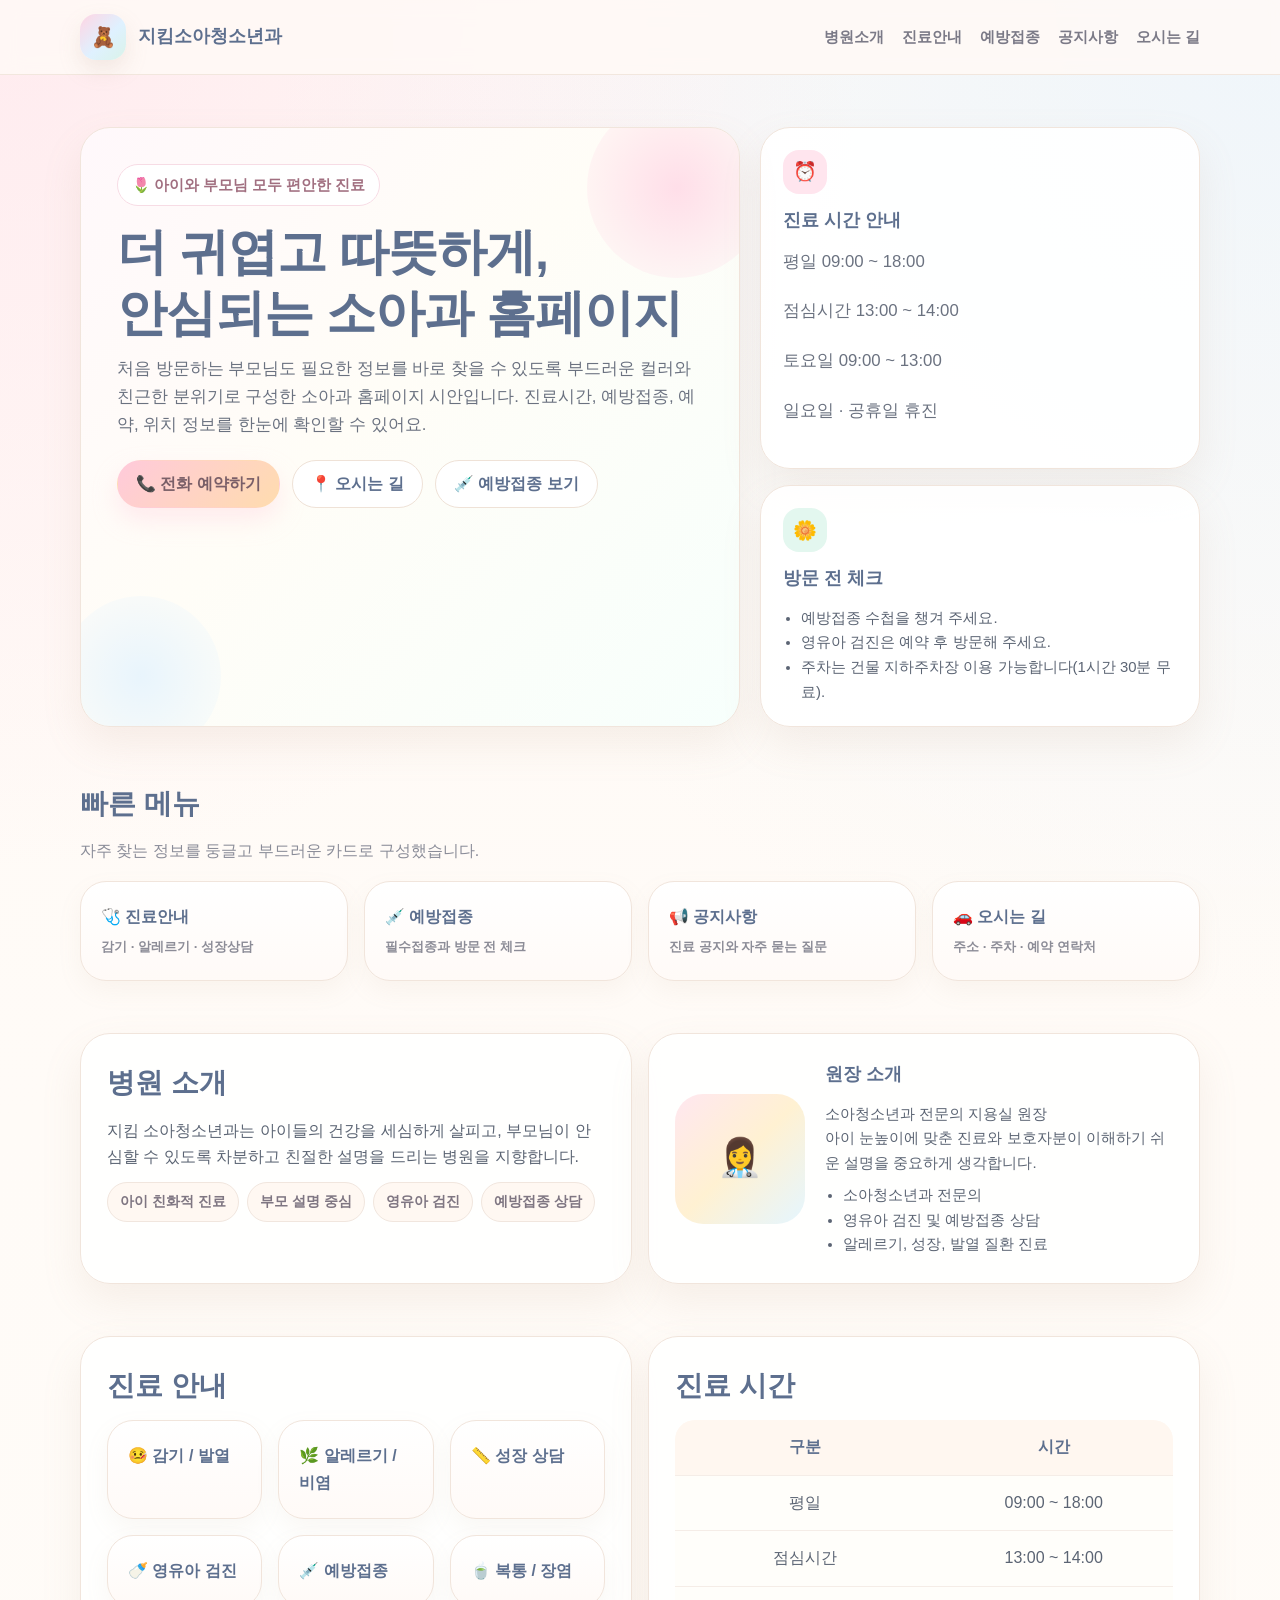
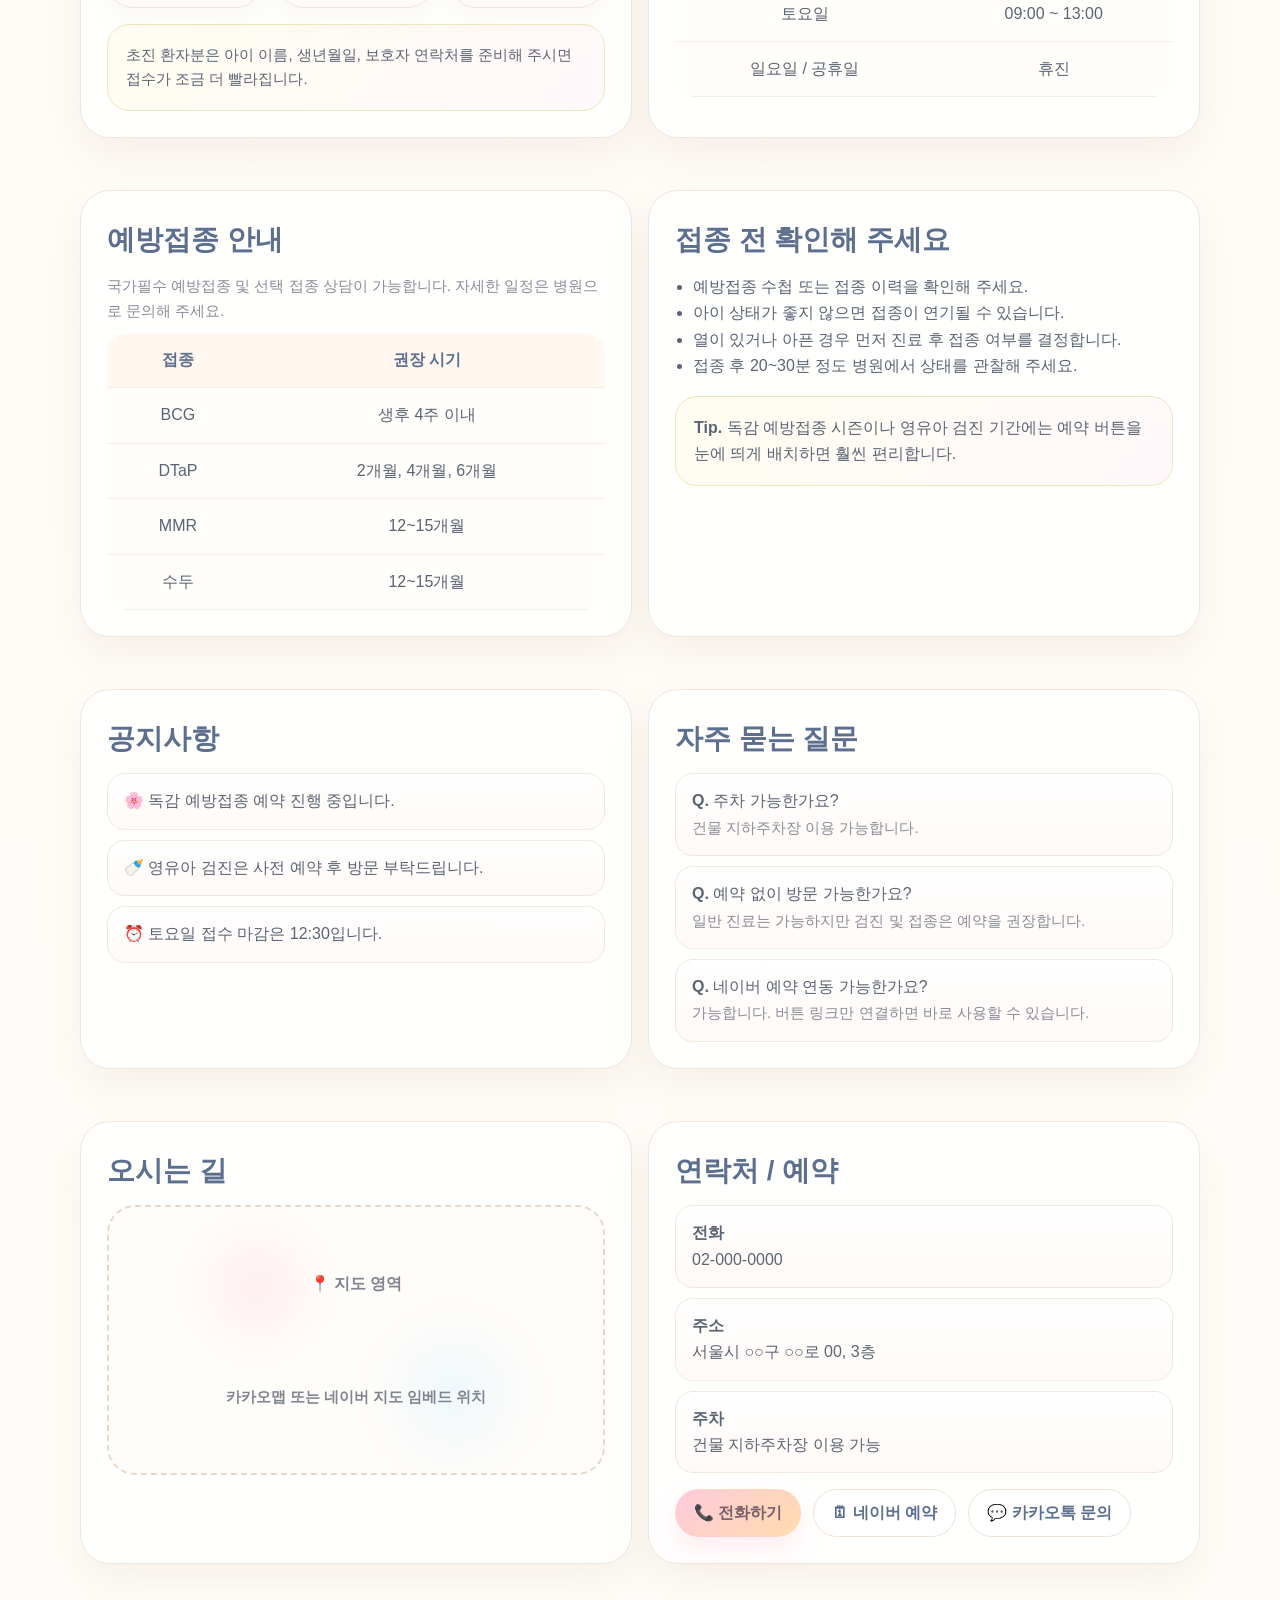
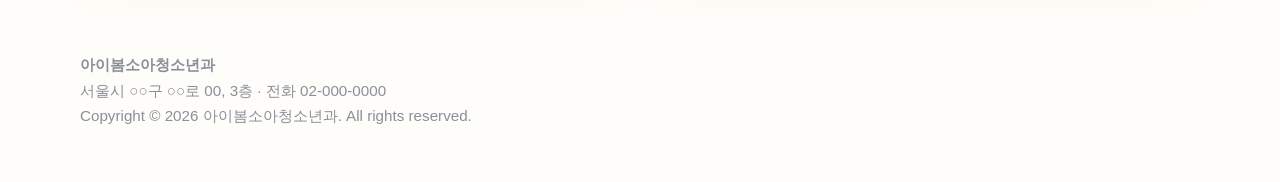
==== commit 8a3bbcca: "Update prototype_a.html" ====
--- a/prototype_a.html
+++ b/prototype_a.html
@@ -3,7 +3,7 @@
 <head>
   <meta charset="UTF-8" />
   <meta name="viewport" content="width=device-width, initial-scale=1.0" />
-  <title>아이봄소아청소년과</title>
+  <title>지킴소아청소년과</title>
   <style>
     :root {
       --bg: #fffaf6;
@@ -401,7 +401,7 @@
     <div class="container nav">
       <a href="#top" class="logo">
         <span class="logo-badge">🧸</span>
-        <span>아이봄소아청소년과</span>
+        <span>지킴소아청소년과</span>
       </a>
       <nav class="menu">
         <a href="#about">병원소개</a>
@@ -434,7 +434,7 @@
         <div class="side-stack">
           <div class="mini-card">
             <div class="icon-dot pink">⏰</div>
-            <h3>오늘 진료 안내</h3>
+            <h3>진료 시간 안내</h3>
             <p class="small muted">평일 09:00 ~ 18:00</p>
             <p class="small muted">점심시간 13:00 ~ 14:00</p>
             <p class="small muted">토요일 09:00 ~ 13:00</p>
@@ -446,7 +446,7 @@
             <ul class="bullet-list small">
               <li>예방접종 수첩을 챙겨 주세요.</li>
               <li>영유아 검진은 예약 후 방문해 주세요.</li>
-              <li>주차는 건물 지하주차장 이용 가능합니다.</li>
+              <li>주차는 건물 지하주차장 이용 가능합니다(1시간 30분 무료).</li>
             </ul>
           </div>
         </div>
@@ -475,9 +475,8 @@
         <div class="card">
           <h2>병원 소개</h2>
           <p>
-            아이봄소아청소년과는 아이들의 건강을 세심하게 살피고,
+            지킴 소아청소년과는 아이들의 건강을 세심하게 살피고,
             부모님이 안심할 수 있도록 차분하고 친절한 설명을 드리는 병원을 지향합니다.
-            홈페이지 역시 복잡하지 않게, 꼭 필요한 정보 중심으로 따뜻한 느낌을 담아 구성했습니다.
           </p>
           <div class="tag-row">
             <span class="tag">아이 친화적 진료</span>
@@ -491,7 +490,7 @@
           <div>
             <h3>원장 소개</h3>
             <p class="small">
-              소아청소년과 전문의 홍길동 원장<br>
+              소아청소년과 전문의 지용실 원장<br>
               아이 눈높이에 맞춘 진료와 보호자분이 이해하기 쉬운 설명을 중요하게 생각합니다.
             </p>
             <ul class="bullet-list small">
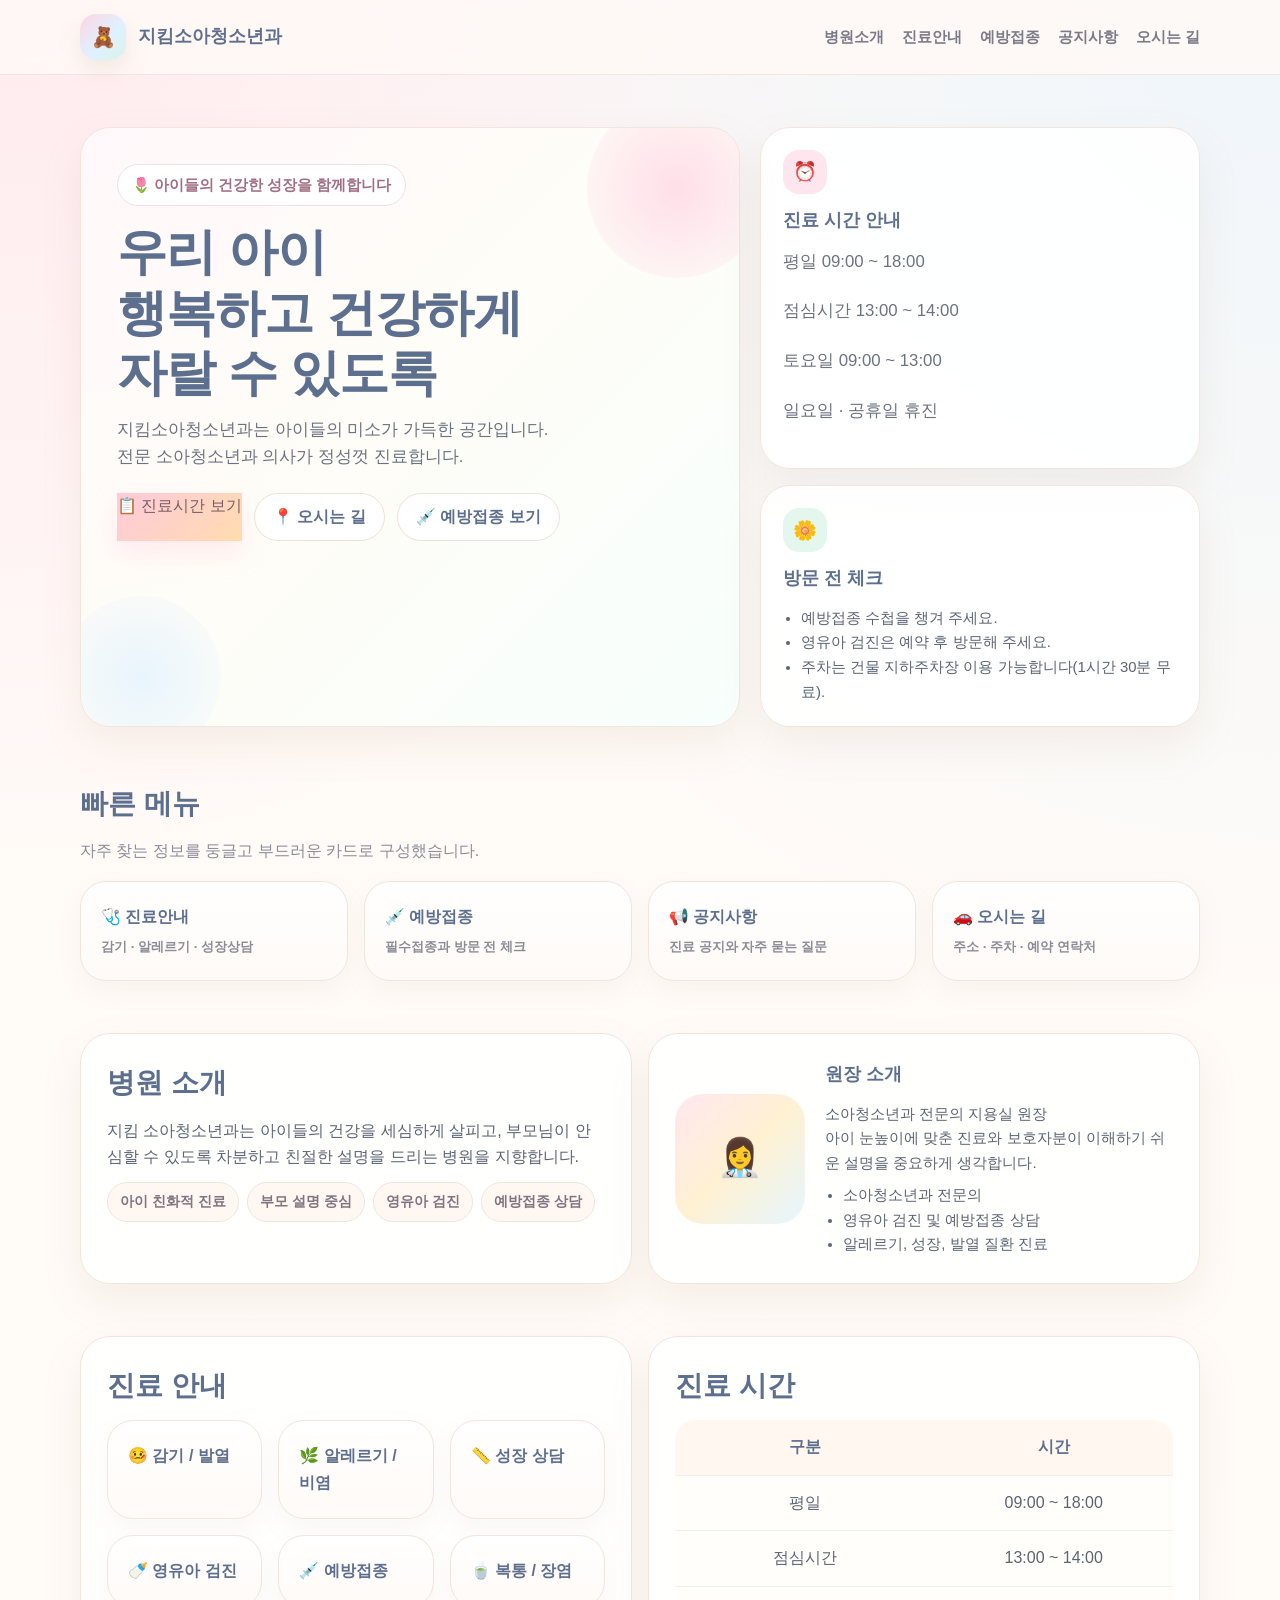
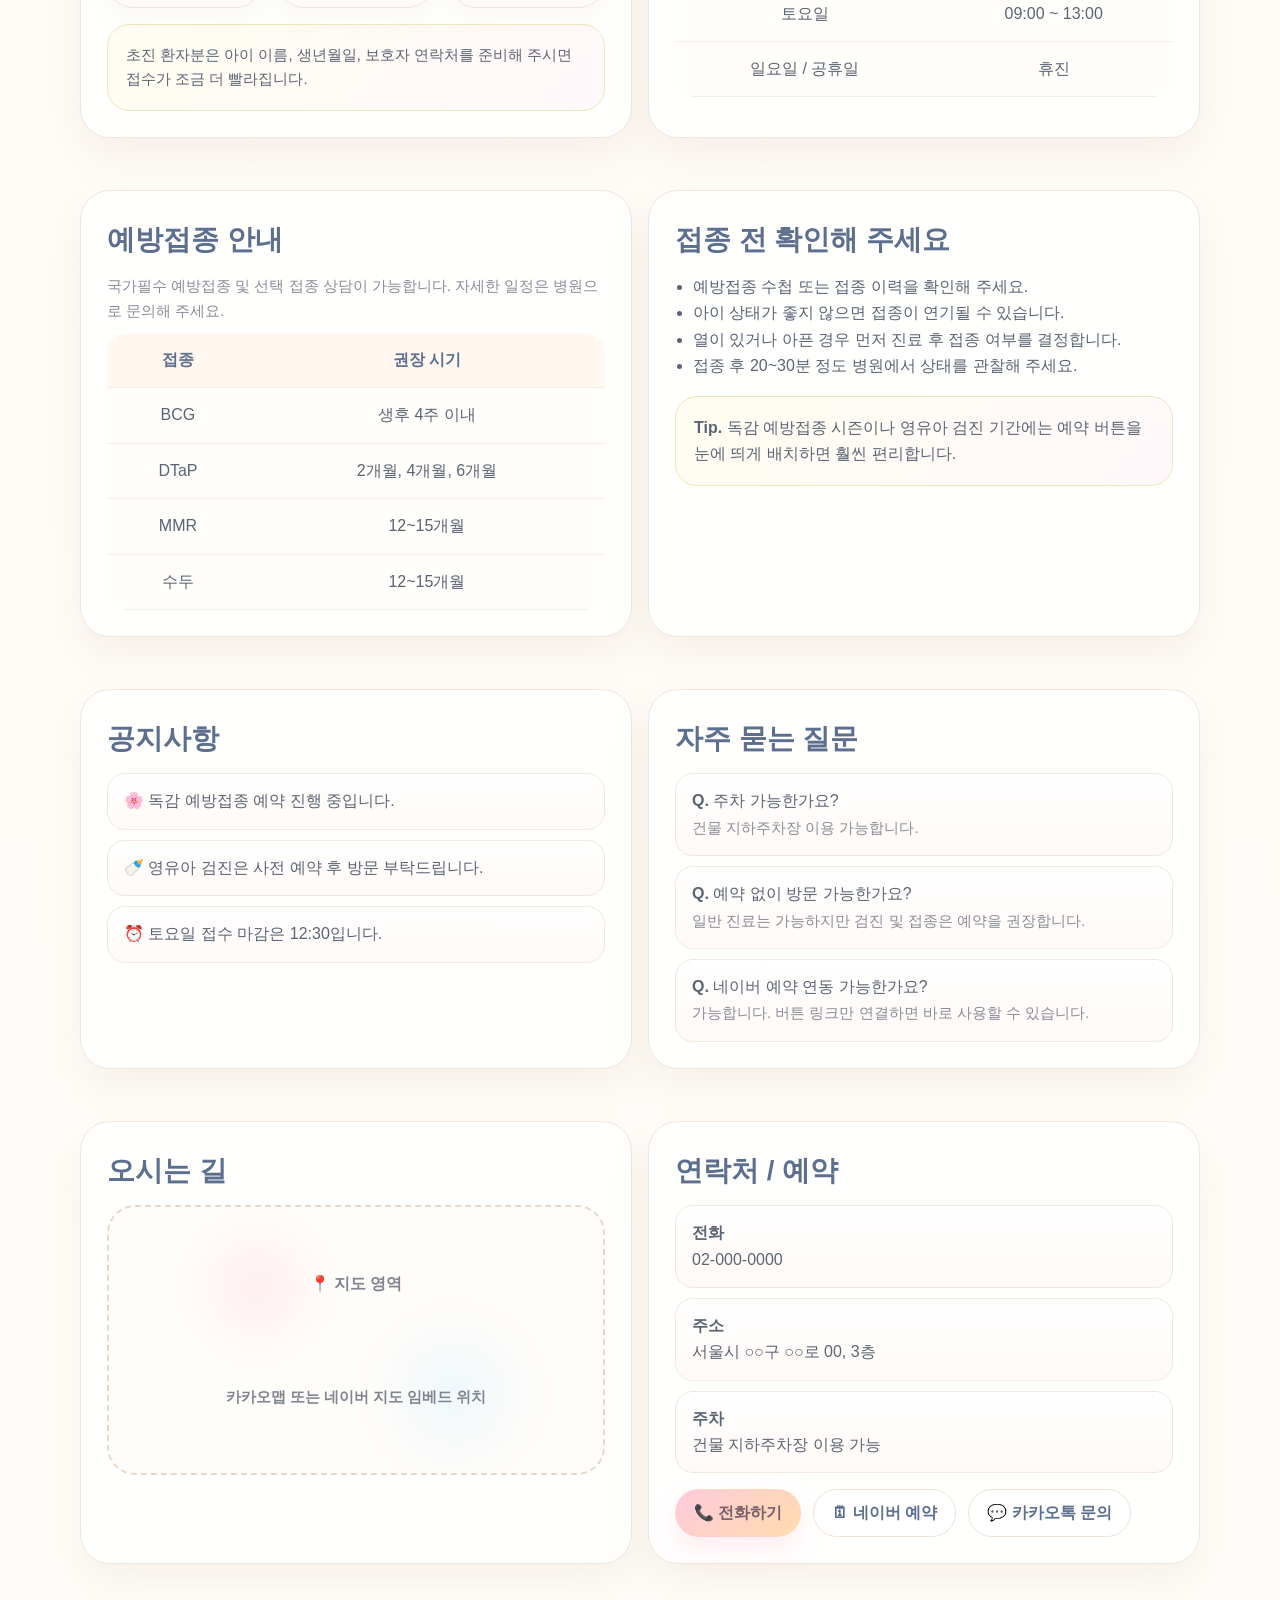
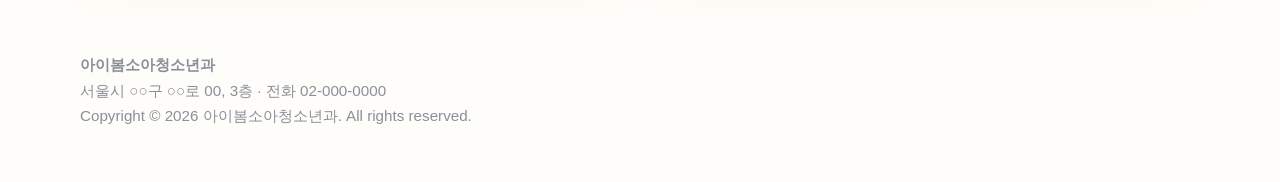
==== commit 179540c3: "update protoa" ====
--- a/prototype_a.html
+++ b/prototype_a.html
@@ -417,15 +417,13 @@
     <section class="hero">
       <div class="container hero-wrap">
         <div class="bubble-card">
-          <span class="eyebrow">🌷 아이와 부모님 모두 편안한 진료</span>
-          <h1>더 귀엽고 따뜻하게,<br>안심되는 소아과 홈페이지</h1>
+          <span class="eyebrow">🌷 아이들의 건강한 성장을 함께합니다</span>
+          <h1>우리 아이<br><span>행복하고 건강하게</span><br>자랄 수 있도록</h1>
           <p>
-            처음 방문하는 부모님도 필요한 정보를 바로 찾을 수 있도록
-            부드러운 컬러와 친근한 분위기로 구성한 소아과 홈페이지 시안입니다.
-            진료시간, 예방접종, 예약, 위치 정보를 한눈에 확인할 수 있어요.
+            지킴소아청소년과는 아이들의 미소가 가득한 공간입니다.<br>전문 소아청소년과 의사가 정성껏 진료합니다.
           </p>
           <div class="cta-row">
-            <a class="btn btn-primary" href="tel:0200000000">📞 전화 예약하기</a>
+            <a href="#hours" class="btn-primary">📋 진료시간 보기</a>
             <a class="btn btn-secondary" href="#contact">📍 오시는 길</a>
             <a class="btn btn-secondary" href="#vaccine">💉 예방접종 보기</a>
           </div>
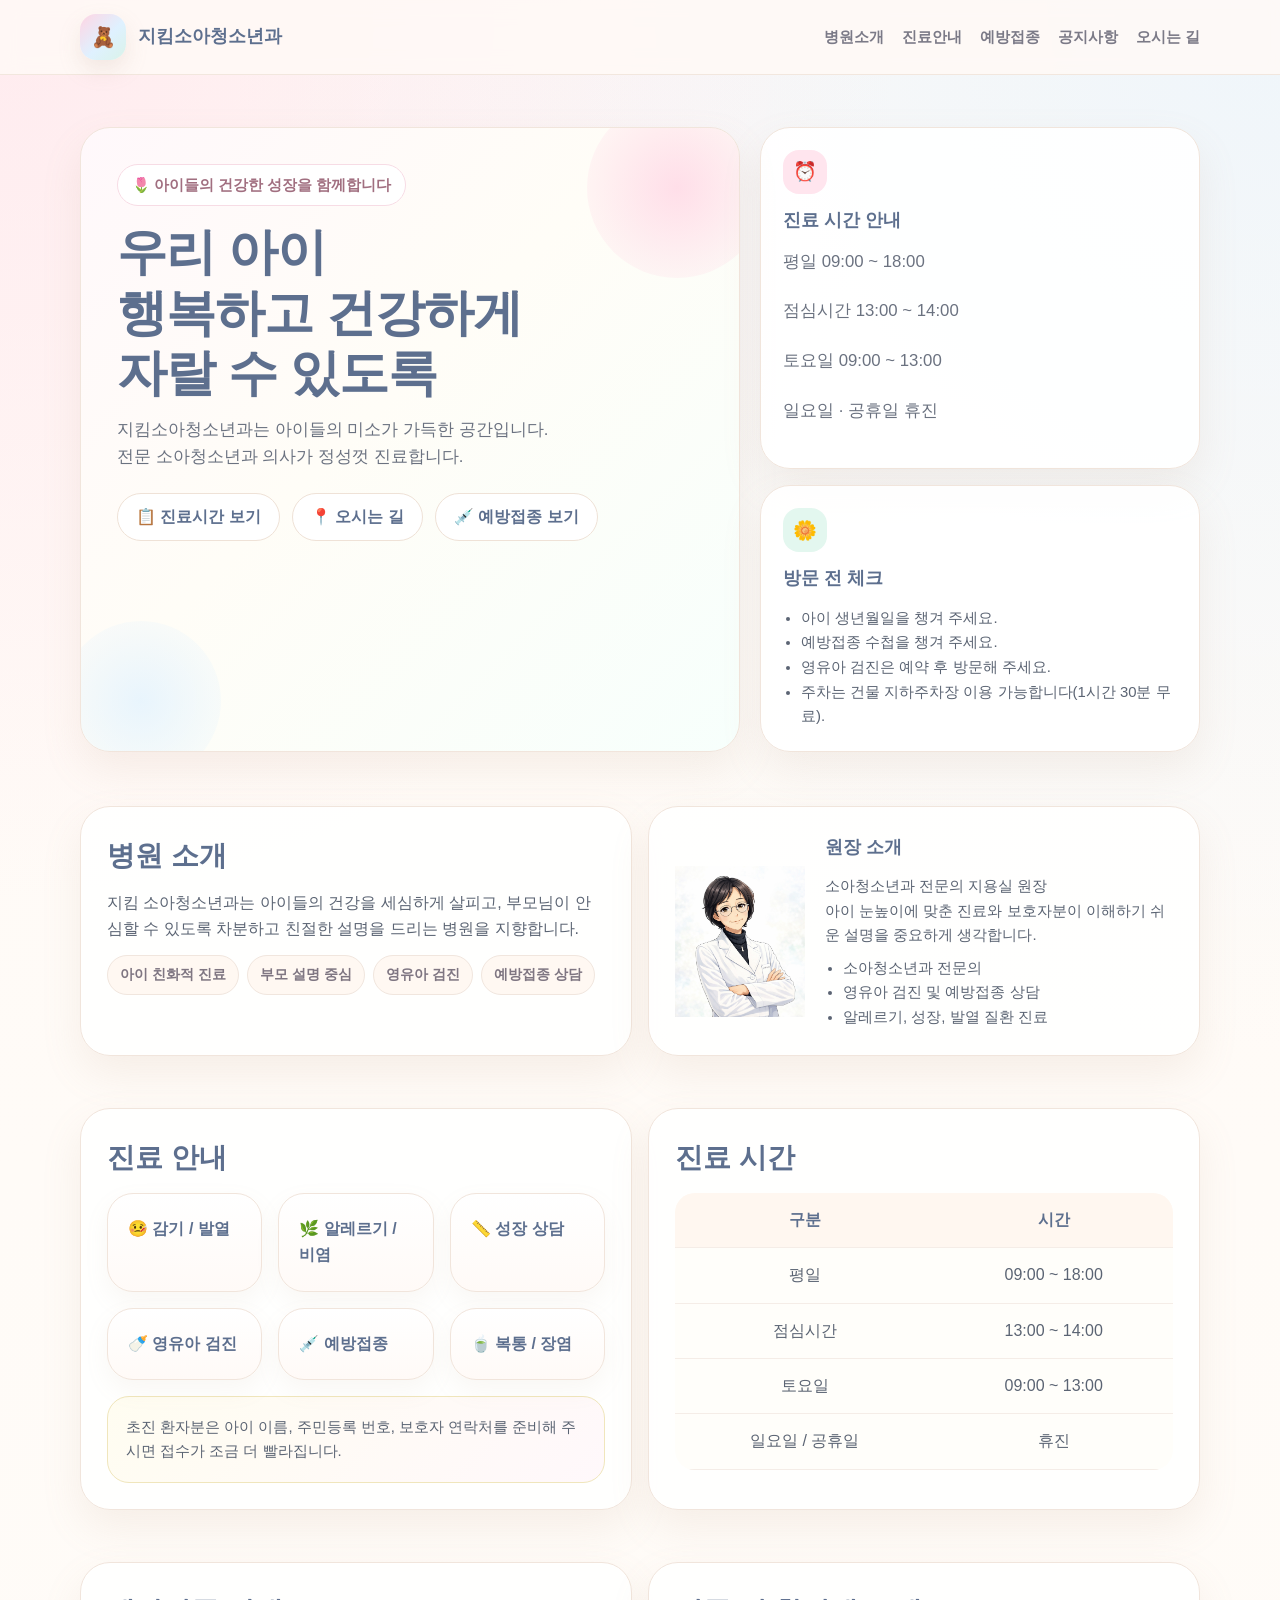
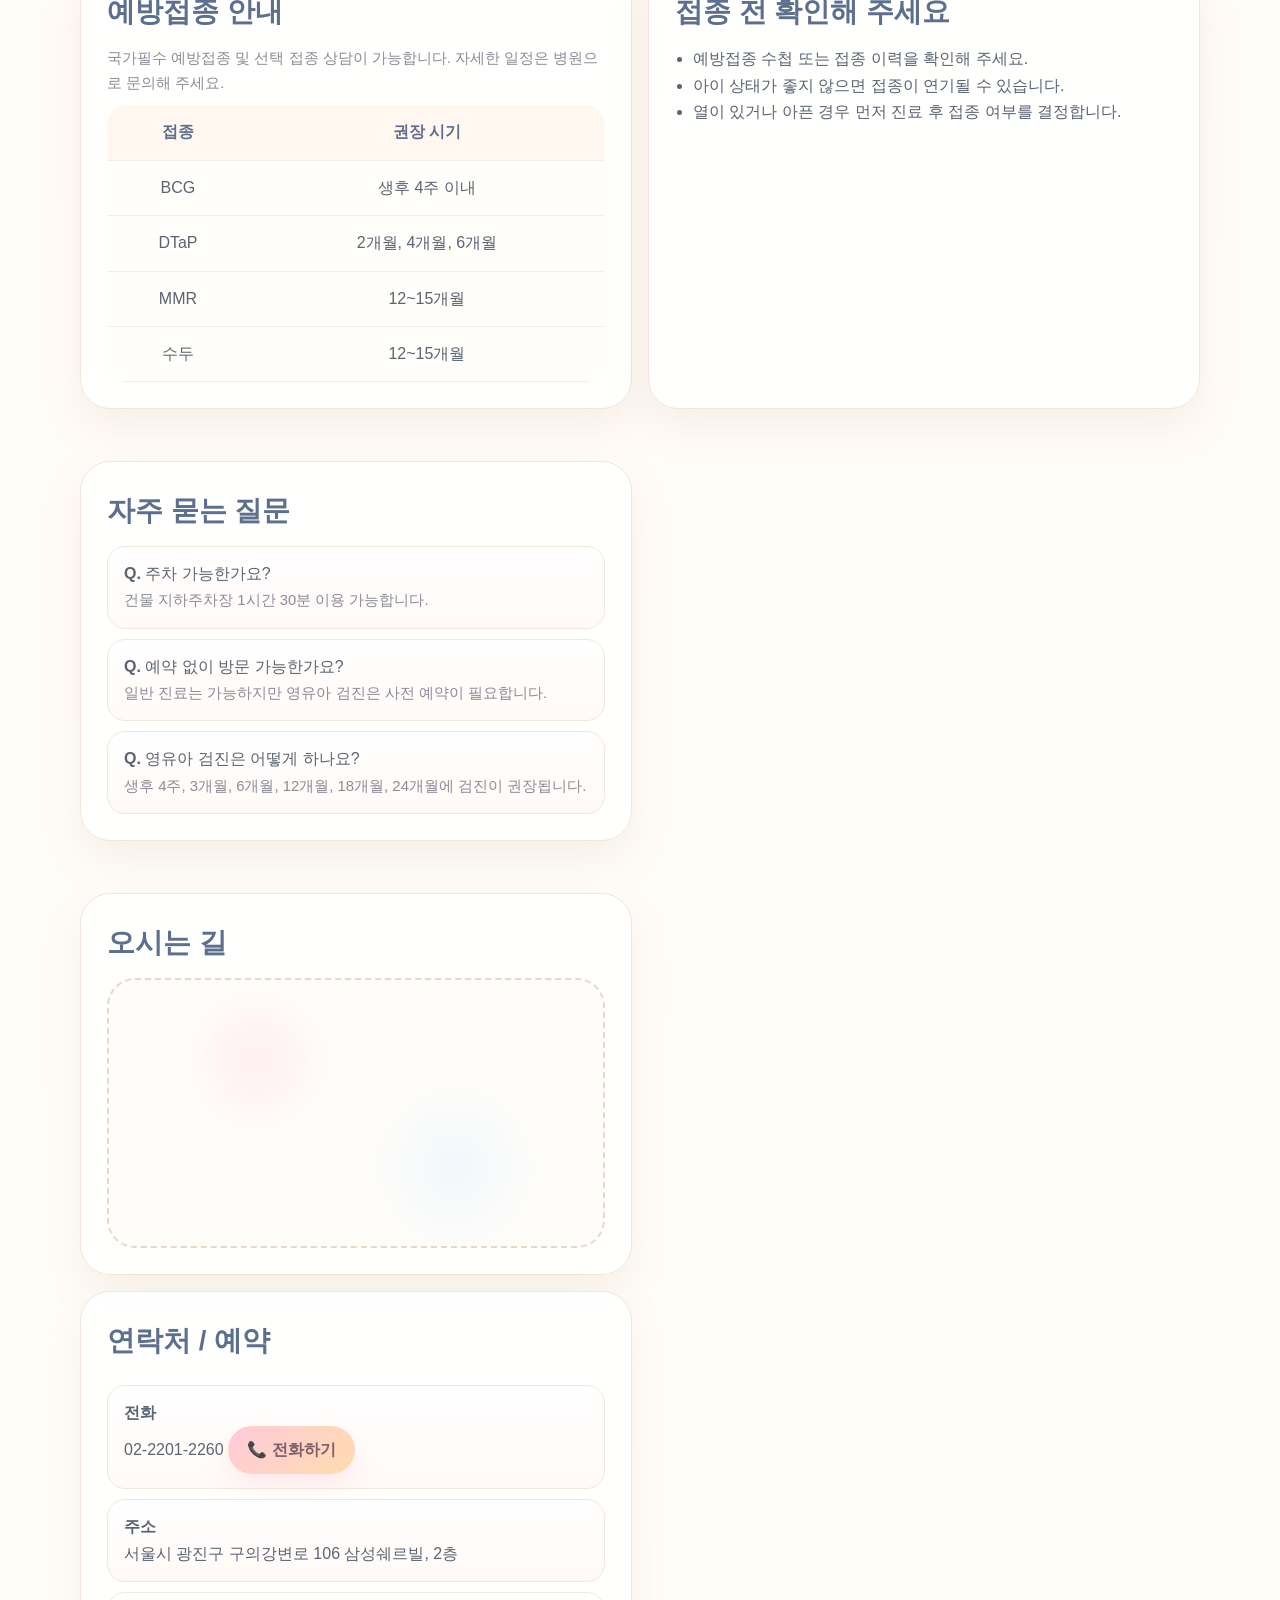
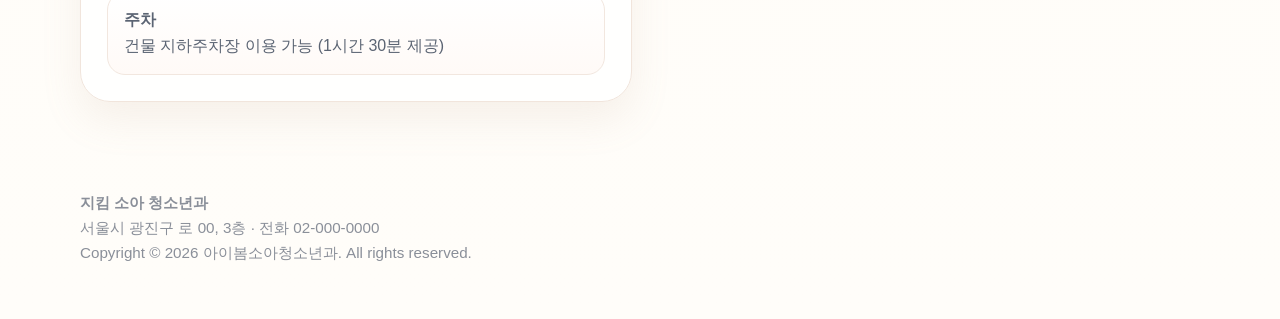
==== commit c7cc79af: "update proto_a" ====
--- a/prototype_a.html
+++ b/prototype_a.html
@@ -423,7 +423,7 @@
             지킴소아청소년과는 아이들의 미소가 가득한 공간입니다.<br>전문 소아청소년과 의사가 정성껏 진료합니다.
           </p>
           <div class="cta-row">
-            <a href="#hours" class="btn-primary">📋 진료시간 보기</a>
+            <a href="#hours" class="btn btn-secondary">📋 진료시간 보기</a>
             <a class="btn btn-secondary" href="#contact">📍 오시는 길</a>
             <a class="btn btn-secondary" href="#vaccine">💉 예방접종 보기</a>
           </div>
@@ -442,6 +442,7 @@
             <div class="icon-dot mint">🌼</div>
             <h3>방문 전 체크</h3>
             <ul class="bullet-list small">
+              <li>아이 생년월일을 챙겨 주세요.</li>
               <li>예방접종 수첩을 챙겨 주세요.</li>
               <li>영유아 검진은 예약 후 방문해 주세요.</li>
               <li>주차는 건물 지하주차장 이용 가능합니다(1시간 30분 무료).</li>
@@ -451,7 +452,7 @@
       </div>
     </section>
 
-    <section>
+    <!-- <section>
       <div class="container">
         <div class="section-head">
           <div>
@@ -462,11 +463,11 @@
         <div class="quick-grid">
           <a class="quick-item" href="#care">🩺 진료안내<small>감기 · 알레르기 · 성장상담</small></a>
           <a class="quick-item" href="#vaccine">💉 예방접종<small>필수접종과 방문 전 체크</small></a>
-          <a class="quick-item" href="#notice">📢 공지사항<small>진료 공지와 자주 묻는 질문</small></a>
+          <a class="quick-item" href="#notice">📢 자주 묻는 질문<small>진료 공지와 자주 묻는 질문</small></a>
           <a class="quick-item" href="#contact">🚗 오시는 길<small>주소 · 주차 · 예약 연락처</small></a>
         </div>
       </div>
-    </section>
+    </section> -->
 
     <section id="about">
       <div class="container grid-2">
@@ -484,7 +485,7 @@
           </div>
         </div>
         <div class="card doctor-box">
-          <div class="doctor-photo">👩‍⚕️</div>
+          <div class="doctor-photo"><img src="./pic/doctor_chi.jpg" alt="원장 사진"></div>
           <div>
             <h3>원장 소개</h3>
             <p class="small">
@@ -514,7 +515,7 @@
             <div class="quick-item">🍵 복통 / 장염</div>
           </div>
           <div class="info-box small">
-            초진 환자분은 아이 이름, 생년월일, 보호자 연락처를 준비해 주시면 접수가 조금 더 빨라집니다.
+            초진 환자분은 아이 이름, 주민등록 번호, 보호자 연락처를 준비해 주시면 접수가 조금 더 빨라집니다.
           </div>
         </div>
         <div class="card">
@@ -563,31 +564,27 @@
             <li>예방접종 수첩 또는 접종 이력을 확인해 주세요.</li>
             <li>아이 상태가 좋지 않으면 접종이 연기될 수 있습니다.</li>
             <li>열이 있거나 아픈 경우 먼저 진료 후 접종 여부를 결정합니다.</li>
-            <li>접종 후 20~30분 정도 병원에서 상태를 관찰해 주세요.</li>
           </ul>
-          <div class="info-box">
-            <strong>Tip.</strong> 독감 예방접종 시즌이나 영유아 검진 기간에는 예약 버튼을 눈에 띄게 배치하면 훨씬 편리합니다.
-          </div>
         </div>
       </div>
     </section>
 
     <section id="notice">
       <div class="container grid-2">
-        <div class="card">
+        <!-- <div class="card">
           <h2>공지사항</h2>
           <div class="notice-list">
             <div class="notice-item">🌸 독감 예방접종 예약 진행 중입니다.</div>
             <div class="notice-item">🍼 영유아 검진은 사전 예약 후 방문 부탁드립니다.</div>
             <div class="notice-item">⏰ 토요일 접수 마감은 12:30입니다.</div>
           </div>
-        </div>
+        </div> -->
         <div class="card">
           <h2>자주 묻는 질문</h2>
           <div class="notice-list">
-            <div class="notice-item"><strong>Q.</strong> 주차 가능한가요?<br><span class="small muted">건물 지하주차장 이용 가능합니다.</span></div>
-            <div class="notice-item"><strong>Q.</strong> 예약 없이 방문 가능한가요?<br><span class="small muted">일반 진료는 가능하지만 검진 및 접종은 예약을 권장합니다.</span></div>
-            <div class="notice-item"><strong>Q.</strong> 네이버 예약 연동 가능한가요?<br><span class="small muted">가능합니다. 버튼 링크만 연결하면 바로 사용할 수 있습니다.</span></div>
+            <div class="notice-item"><strong>Q.</strong> 주차 가능한가요?<br><span class="small muted">건물 지하주차장 1시간 30분 이용 가능합니다.</span></div>
+            <div class="notice-item"><strong>Q.</strong> 예약 없이 방문 가능한가요?<br><span class="small muted">일반 진료는 가능하지만 영유아 검진은 사전 예약이 필요합니다.</span></div>
+            <div class="notice-item"><strong>Q.</strong> 영유아 검진은 어떻게 하나요?<br><span class="small muted">생후 4주, 3개월, 6개월, 12개월, 18개월, 24개월에 검진이 권장됩니다.</span></div>
           </div>
         </div>
       </div>
@@ -598,22 +595,17 @@
         <div class="card">
           <h2>오시는 길</h2>
           <div class="map-box">
-            📍 지도 영역<br>
-            <span class="small">카카오맵 또는 네이버 지도 임베드 위치</span>
+            <span class="small"><a href="https://naver.me/FMctrLdh" rel="noreferrer" target="_blank"></span>
           </div>
         </div>
         <div class="card">
           <h2>연락처 / 예약</h2>
           <div class="contact-list">
-            <div class="contact-item"><strong>전화</strong><br>02-000-0000</div>
-            <div class="contact-item"><strong>주소</strong><br>서울시 ○○구 ○○로 00, 3층</div>
-            <div class="contact-item"><strong>주차</strong><br>건물 지하주차장 이용 가능</div>
-          </div>
-          <div class="cta-row" style="margin-top:16px;">
-            <a class="btn btn-primary" href="tel:0200000000">📞 전화하기</a>
-            <a class="btn btn-secondary" href="#">🗓 네이버 예약</a>
-            <a class="btn btn-secondary" href="#">💬 카카오톡 문의</a>
-          </div>
+            <div class="contact-item"><strong>전화</strong><br>02-2201-2260 <a class="btn btn-primary" href="tel:02-2201-2260">📞 전화하기</a></div>
+            <div class="contact-item"><strong>주소</strong><br>서울시 광진구 구의강변로 106 삼성쉐르빌, 2층</div>
+            <div class="contact-item"><strong>주차</strong><br>건물 지하주차장 이용 가능 (1시간 30분 제공)</div>
+          </div>
+         
         </div>
       </div>
     </section>
@@ -621,8 +613,8 @@
 
   <footer class="footer">
     <div class="container">
-      <strong>아이봄소아청소년과</strong><br>
-      서울시 ○○구 ○○로 00, 3층 · 전화 02-000-0000<br>
+      <strong>지킴 소아 청소년과</strong><br>
+      서울시 광진구 로 00, 3층 · 전화 02-000-0000<br>
       Copyright © 2026 아이봄소아청소년과. All rights reserved.
     </div>
   </footer>
